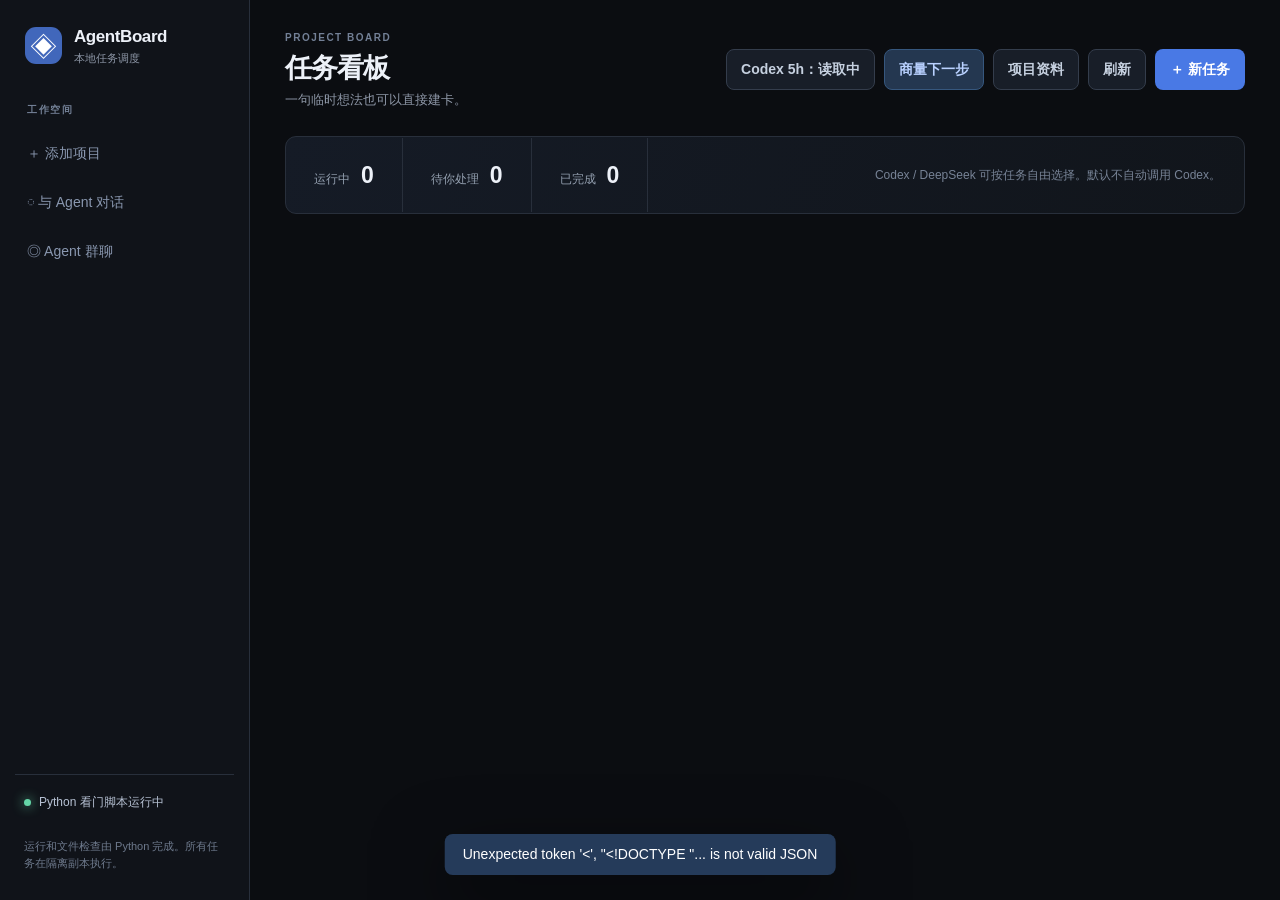
==== static/index.html @ aa24b3e4 "Release AgentBoard: local planning, delegation and evidence-based review" ====
<!doctype html>
<html lang="zh-CN">
<head>
  <meta charset="utf-8">
  <meta name="viewport" content="width=device-width, initial-scale=1">
  <title>AgentBoard · 本地任务调度</title>
  <link rel="stylesheet" href="/static/style.css">
  <link rel="stylesheet" href="/static/mobile.css">
  <link rel="stylesheet" href="/static/layout.css">
  <link rel="stylesheet" href="/static/chat.css">
</head>
<body>
  <div class="shell">
    <aside class="sidebar">
      <div class="brand"><span class="brand-mark">◈</span><div><strong>AgentBoard</strong><small>本地任务调度</small></div></div>
      <div class="side-label">工作空间</div>
      <nav id="project-nav" class="project-nav"></nav>
      <button id="add-project" class="side-action">＋ 添加项目</button>
      <button id="open-chat" class="side-action">◌ 与 Agent 对话</button>
      <button id="open-group-chat" class="side-action">◎ Agent 群聊</button>
      <div class="sidebar-bottom">
        <div class="connection"><span class="pulse"></span> Python 看门脚本运行中</div>
        <div id="agent-status" class="agent-status"></div>
        <div class="tiny">运行和文件检查由 Python 完成。所有任务在隔离副本执行。</div>
      </div>
    </aside>
    <main class="main">
      <header class="topbar">
        <div><div class="eyebrow">PROJECT BOARD</div><h1 id="project-title">任务看板</h1><p id="project-subtitle">一句临时想法也可以直接建卡。</p></div>
        <div class="top-actions"><button id="budget-button" class="ghost" title="点击自动刷新用量">Codex 5h：读取中</button><button id="plan-next" class="soft">商量下一步</button><button id="project-context" class="ghost">项目资料</button><button id="refresh" class="ghost">刷新</button><button id="new-task" class="primary">＋ 新任务</button></div>
      </header>
      <section class="overview">
        <div class="overview-item"><span>运行中</span><strong id="metric-running">0</strong></div>
        <div class="overview-item"><span>待你处理</span><strong id="metric-review">0</strong></div>
        <div class="overview-item"><span>已完成</span><strong id="metric-done">0</strong></div>
        <div class="overview-note">Codex / DeepSeek 可按任务自由选择。默认不自动调用 Codex。</div>
      </section>
      <section id="board" class="board" aria-label="任务看板"></section>
    </main>
  </div>

  <div id="shade" class="shade hidden"></div>
  <aside id="drawer" class="drawer hidden" aria-label="任务详情">
    <div class="drawer-head"><span class="eyebrow">TASK DETAILS</span><button id="close-drawer" class="icon-btn" aria-label="关闭">×</button></div>
    <div id="drawer-body"></div>
  </aside>

  <dialog id="task-dialog" class="dialog">
    <form id="task-form" method="dialog">
      <input type="hidden" name="discussion_id">
      <div class="dialog-head"><div><span class="eyebrow">TASK CARD</span><h2 id="task-dialog-title">创建任务卡</h2></div><button type="button" class="icon-btn close-dialog">×</button></div>
      <label>任务名称<input name="title" maxlength="120" required placeholder="例如：训练界面太乱，先调查原因"></label>
      <label>你想达到什么效果<textarea name="description" rows="5" required placeholder="用自己的话写就行；不确定怎么做也没关系。"></textarea></label>
      <div class="form-grid">
        <label>项目<select name="project_id" id="task-project"></select></label>
        <label>交给谁<select name="agent"><option value="deepseek">DeepSeek</option><option value="codex">Codex</option></select></label>
        <label>任务方式<select name="mode"><option value="explore">先调查，不改文件</option><option value="implement">开发，修改隔离副本</option></select></label>
        <label>最多运行几分钟<input name="limit_minutes" type="number" min="1" max="240" value="25"></label>
      </div>
      <label>允许修改的相对路径 <span class="hint">开发任务必填，一行一个；如 Assets/Scripts/UI/**</span><textarea name="allowed_paths" rows="3" placeholder="Assets/Scripts/UI/**"></textarea></label>
      <label>Python 验收规则 <span class="hint">可留空，一行一条；exists:路径 / absent:路径 / contains:路径 | 文字</span><textarea name="assertions" rows="3" placeholder="exists:Assets/Scripts/UI/TrainingPanel.cs"></textarea></label>
      <details class="detail-section"><summary>任务补充资料（自动继承项目资料，可留空）</summary><label>额外的本地文件或文件夹<textarea name="context_files" rows="3" placeholder="一行一个绝对路径，例如 D:\项目\Docs\开发日志.md"></textarea></label><label>额外的网址<textarea name="context_urls" rows="2" placeholder="一行一个 http/https 网址"></textarea></label></details>
      <label>前置任务 ID <span class="hint">可留空，多个用逗号分隔</span><input name="depends_on" placeholder="例如 abc123, def456"></label>
      <label class="checkline"><input name="auto_start" type="checkbox"> 前置任务完成后自动开始这张卡</label>
      <label class="checkline"><input name="fallback_to_deepseek" type="checkbox" checked> Codex 额度不足或读数过期时改派 DeepSeek</label>
      <div class="dialog-foot"><button type="button" class="ghost close-dialog">取消</button><button id="task-submit" type="submit" class="primary">创建任务</button></div>
    </form>
  </dialog>

  <dialog id="project-dialog" class="dialog compact">
    <form id="project-form" method="dialog">
      <div class="dialog-head"><div><span class="eyebrow">NEW PROJECT</span><h2>添加本地项目</h2></div><button type="button" class="icon-btn close-dialog">×</button></div>
      <label>项目名称<input name="name" required placeholder="例如：我的新游戏"></label>
      <label>项目目录<input name="path" required placeholder="D:\Projects\MyGame"></label>
      <label>需保护的目录 <span class="hint">一行一个，例如玩家存档目录</span><textarea name="protected_paths" rows="3"></textarea></label>
      <label>自动检查<select name="check"><option value="none">仅检查文件与保护路径</option><option value="python_compile">编译 Python 文件</option><option value="unity_compile">Unity 隔离副本批处理编译</option></select></label>
      <label>关联开发日志 / 本地资料<textarea name="context_files" rows="3" placeholder="文件或文件夹的绝对路径，一行一个"></textarea></label>
      <label>关联网页<textarea name="context_urls" rows="2" placeholder="http/https 网址，一行一个"></textarea></label>
      <div class="dialog-foot"><button type="button" class="ghost close-dialog">取消</button><button type="submit" class="primary">添加项目</button></div>
    </form>
  </dialog>
  <dialog id="context-dialog" class="dialog">
    <form id="context-form">
      <div class="dialog-head"><div><span class="eyebrow">PROJECT REFERENCES</span><h2>项目资料关联</h2></div><button type="button" class="icon-btn close-dialog" aria-label="关闭项目资料">×</button></div>
      <p id="context-project-title"></p><p class="hint">每次讨论和派工前重新读取。文件夹优先选取开发日志与交接资料；读取范围和截取情况会记录在快照中。</p>
      <label>当前项目源文件夹<input id="context-project-path" readonly></label>
      <label>关联日志、文件或文件夹<textarea name="context_files" id="context-local" rows="5" placeholder="例如 D:\我的项目\Docs\开发日志.md&#10;D:\我的项目\Docs"></textarea></label>
      <div class="reference-actions"><button type="button" class="ghost" data-pick="file">选择日志文件</button><button type="button" class="ghost" data-pick="directory">选择资料文件夹</button></div>
      <label>关联网页地址<textarea name="context_urls" rows="3" placeholder="http/https，一行一个。读取网页正文，不包含登录页面后的内容。"></textarea></label>
      <p class="hint">支持 md/txt/json/yaml 等文本资料。每轮最多24个本地文件，共约4.8万字；长文件保留开头与末尾，网页保留开头。</p>
      <button id="preview-context" type="button" class="soft">检查并预览读取内容</button>
      <pre id="context-preview" class="result-box hidden" role="status"></pre>
      <div class="dialog-foot"><button type="button" class="ghost close-dialog">取消</button><button id="save-context" type="submit" class="primary">保存关联</button></div>
    </form>
  </dialog>
  <dialog id="consensus-dialog" class="dialog">
    <form id="consensus-form"><div class="dialog-head"><h2>保存当前共识</h2><button type="button" class="icon-btn close-dialog" aria-label="关闭共识">×</button></div><p class="hint">确认目标、已选方案、待定问题及下一步。共识会随关联任务交给执行者。</p><textarea id="consensus-input" rows="12" maxlength="12000" aria-label="当前共识"></textarea><div class="dialog-foot"><button type="button" class="ghost close-dialog">取消</button><button type="submit" class="primary">保存共识</button></div></form>
  </dialog>
  <dialog id="chat-dialog" class="dialog chat-dialog">
    <div class="dialog-head"><div><span class="eyebrow">AGENT CHAT</span><h2>与 Agent 对话</h2></div><button type="button" class="icon-btn close-dialog" aria-label="关闭对话">×</button></div>
    <div class="chat-layout">
      <aside class="chat-sidebar">
      <details id="chat-settings" class="chat-settings" open>
        <summary>会话与设置 <span>展开 / 收起</span></summary>
        <div class="chat-settings-body">
        <div class="chat-project-label"><span class="eyebrow">当前项目</span><strong id="chat-project-name"></strong></div>
        <div class="chat-mode-controls"><label>聊天方式<select id="chat-mode" aria-label="聊天方式"><option value="single">单聊</option><option value="group">Agent 群聊</option></select></label><label>回复对象<select id="chat-agent" aria-label="对话执行者"><option value="all" hidden>发给全体</option><option value="deepseek">DeepSeek</option><option value="codex">Codex</option></select></label></div>
        <div id="group-chat-help" class="group-chat-help hidden">成员：DeepSeek · Codex。普通消息全体回复；<code>/codex</code> 或 <code>/deepseek</code> 仅指定AI回复。所有消息在房间内共享。</div>
        <div class="chat-focus-panel"><div><strong id="chat-focus-title"></strong><div class="hint">自动带入已关联日志、任务目标、依赖和进度，无需重新介绍。</div></div><button id="chat-start-plan" type="button" class="soft">帮我判断下一步</button></div>
        <label class="chat-task-label">关联任务<select id="chat-task" aria-label="关联任务"></select></label>
        <div class="chat-reference-actions"><button id="chat-organize" type="button" class="ghost">请 Agent 整理共识</button><button id="chat-consensus" type="button" class="ghost">查看 / 保存共识</button><span id="group-discussion-controls" class="group-discussion-controls hidden"><select id="group-rounds" aria-label="群聊讨论上限"><option value="1">最多1轮 / 2次回复</option><option value="2" selected>最多2轮 / 4次回复</option><option value="3">最多3轮 / 6次回复</option></select><button id="chat-discuss" type="button" class="soft">让他们讨论</button></span></div>
        <div id="chat-reference-status" class="hint"></div>
        <label id="chat-source-label" class="chat-source"><input id="chat-source" type="checkbox"> 附带项目源码快照（供只读查阅）</label>
        <div id="chat-context-note" class="hint">默认携带项目名称和任务概况。历史记录自动保存；每轮携带最近最多约4.2万字。每轮最多25分钟。</div>
        <button id="chat-to-task" class="soft" disabled>转成任务卡</button>
        <div class="chat-history-head"><span class="eyebrow">历史对话</span><button id="new-chat" class="ghost">＋ 新对话</button></div>
        <div id="chat-sessions"></div>
        </div>
      </details>
      </aside>
      <section class="chat-main">
        <div class="chat-reading-head"><strong>聊天记录</strong><span>Codex / DeepSeek</span></div>
        <div id="chat-messages" class="chat-messages" role="log" aria-label="对话记录"></div>
        <div id="chat-status" class="chat-status" role="status"></div>
        <form id="chat-form"><textarea id="chat-input" rows="3" maxlength="12000" placeholder="先聊想法、问问题，或一起整理下一张任务卡…" aria-label="发送给 Agent 的消息" required></textarea><div class="chat-compose-actions"><span class="hint">Ctrl / ⌘ + Enter 发送</span><button id="chat-stop" type="button" class="danger hidden">停止回复</button><button id="chat-send" type="submit" class="primary">发送</button></div></form>
      </section>
    </div>
  </dialog>
  <div id="toast" class="toast hidden" role="status"></div>
  <script src="/static/app.js"></script>
  <script src="/static/chat.js"></script>
  <script src="/static/context.js"></script>
</body>
</html>
---- static/style.css ----
:root{color-scheme:dark;--bg:#0b0d11;--panel:#11151b;--panel2:#171c24;--panel3:#202633;--line:#282f3b;--text:#edf1f8;--muted:#8d96a6;--blue:#6c9cff;--green:#65d6a8;--amber:#eac073;--red:#ef838d;--shadow:0 24px 70px #0008}
*{box-sizing:border-box}body{margin:0;font:14px/1.5 Inter,"Segoe UI","Microsoft YaHei",sans-serif;background:var(--bg);color:var(--text)}button,input,textarea,select{font:inherit}button{cursor:pointer}button:disabled{cursor:not-allowed;opacity:.48}.shell{display:flex;min-height:100vh}.sidebar{width:250px;flex:none;background:#101319;border-right:1px solid var(--line);display:flex;flex-direction:column;padding:24px 15px}.brand{display:flex;gap:12px;align-items:center;padding:0 10px 28px}.brand-mark{display:grid;place-items:center;width:37px;height:37px;border-radius:11px;background:#4167bb;color:white;font-size:27px}.brand strong{display:block;font-size:17px;letter-spacing:-.025em}.brand small{display:block;font-size:11px;color:var(--muted)}.side-label,.eyebrow{color:#738096;text-transform:uppercase;letter-spacing:.15em;font-weight:750;font-size:10px}.side-label{padding:8px 12px}.project-nav{display:grid;gap:4px}.project-link,.side-action{width:100%;text-align:left;background:transparent;border:0;color:#aab3c2;padding:10px 12px;border-radius:9px}.project-link:hover,.side-action:hover{background:#1b2230;color:#fff}.project-link.active{background:#1e2a40;color:#fff}.project-link:before{content:"▦";margin-right:11px;color:#9ca9c0}.side-action{margin-top:8px;color:#8997af}.sidebar-bottom{margin-top:auto;padding:18px 9px 5px;border-top:1px solid var(--line)}.connection{font-size:12px;color:#b7c2d4;display:flex;align-items:center;gap:8px}.pulse{width:7px;height:7px;border-radius:50%;background:var(--green);box-shadow:0 0 12px var(--green)}.agent-status{display:flex;gap:6px;margin-top:13px;flex-wrap:wrap}.mini-badge{border:1px solid var(--line);background:#161b23;color:var(--muted);padding:3px 7px;border-radius:6px;font-size:11px}.mini-badge.ok{color:var(--green)}.tiny{margin-top:14px;color:#6e7a8d;font-size:11px}.main{min-width:0;flex:1;padding:30px 35px 50px}.topbar{display:flex;justify-content:space-between;gap:20px;align-items:center}.topbar h1{margin:3px 0 1px;font-size:27px;letter-spacing:-.035em}.topbar p{margin:0;color:var(--muted);font-size:13px}.top-actions{display:flex;gap:9px}.primary,.ghost,.danger,.soft{border-radius:8px;padding:9px 14px;border:1px solid transparent;color:#fff;font-weight:650}.primary{background:#4979e5}.primary:hover{background:#5c8bfa}.ghost{background:#181e28;border-color:#343d4c;color:#c5d0df}.ghost:hover{background:#232c39}.danger{background:#542b35;border-color:#885060;color:#ffc6cb}.soft{background:#243750;color:#b9d1ff;border-color:#36577e}.overview{display:flex;align-items:center;gap:0;background:linear-gradient(110deg,#151b26,#11151b);border:1px solid var(--line);border-radius:11px;margin:27px 0 27px;min-height:78px}.overview-item{display:flex;align-items:baseline;gap:11px;padding:20px 28px;border-right:1px solid var(--line)}.overview-item span{color:#94a0b0;font-size:12px}.overview-item strong{font-size:23px}.overview-note{color:#778396;margin-left:auto;padding:0 23px;font-size:12px}.board{display:grid;grid-template-columns:repeat(5,minmax(210px,1fr));gap:15px;align-items:start;overflow-x:auto}.column{min-width:210px;background:#11151b;border:1px solid #202631;border-radius:11px;min-height:370px;padding:11px}.column-head{display:flex;align-items:center;gap:8px;padding:6px 5px 14px;color:#c7d1df;font-weight:700}.column-head .dot{width:8px;height:8px;border-radius:50%;background:#657386}.column-head .count{color:#7b8798;margin-left:auto;background:#202633;padding:0 7px;border-radius:5px;font-size:11px}.column[data-column=running] .dot{background:var(--blue)}.column[data-column=review] .dot{background:var(--amber)}.column[data-column=done] .dot{background:var(--green)}.column[data-column=blocked] .dot{background:var(--red)}.cards{display:grid;gap:9px}.card{width:100%;text-align:left;border:1px solid #29313f;background:#1a202a;border-radius:10px;padding:14px;box-shadow:0 2px 12px #0002;transition:transform .15s,border-color .15s}.card:hover{transform:translateY(-2px);border-color:#54617a}.card-top{display:flex;justify-content:space-between;gap:9px;color:#8e9bb0;font-size:11px}.agent-chip{border-radius:5px;padding:1px 6px;background:#263550;color:#acc7ff;font-size:10px;font-weight:700}.agent-chip.deepseek{background:#343049;color:#d4b9ff}.card-title{font-weight:700;color:#f0f4fb;font-size:14px;margin:11px 0 6px}.card-description{font-size:12px;color:#8895a7;line-height:1.5;display:-webkit-box;-webkit-line-clamp:2;-webkit-box-orient:vertical;overflow:hidden}.card-bottom{display:flex;justify-content:space-between;color:#758399;margin-top:16px;font-size:11px}.card-error{margin-top:10px;color:#f2a2a9;font-size:11px}.empty{padding:36px 10px;text-align:center;color:#566477;font-size:12px;border:1px dashed #28313e;border-radius:8px}.shade{position:fixed;inset:0;background:#0008;z-index:5}.drawer{position:fixed;z-index:6;right:0;top:0;height:100vh;width:min(510px,100vw);background:#141920;border-left:1px solid #303947;box-shadow:var(--shadow);overflow:auto;padding:24px 28px}.hidden{display:none!important}.drawer-head{display:flex;justify-content:space-between;align-items:center}.icon-btn{background:transparent;border:0;color:#929eaf;font-size:25px;line-height:1;padding:4px}.icon-btn:hover{color:#fff}.drawer h2{font-size:22px;line-height:1.35;margin:15px 0 9px}.detail-desc{white-space:pre-wrap;color:#b1bdcd;line-height:1.65}.detail-row{display:flex;justify-content:space-between;gap:12px;padding:10px 0;border-bottom:1px solid #29313e;font-size:12px}.detail-row span:first-child{color:#8490a1}.detail-section{margin-top:25px}.detail-section h3{font-size:12px;text-transform:uppercase;letter-spacing:.11em;color:#8b9ab0;margin:0 0 12px}.tag-list{display:flex;gap:5px;flex-wrap:wrap}.tag{font:11px/1.5 Consolas,monospace;background:#202a36;border:1px solid #354154;border-radius:5px;padding:3px 6px;color:#b8cbe2}.checks{display:grid;gap:7px}.check{background:#1c2430;border:1px solid #2b384a;border-radius:7px;padding:10px 12px;color:#b8c7d9;font-size:12px}.check.ok{border-color:#345b4c;color:#92dfbe}.check.bad{border-color:#75424b;color:#f4a4ad}.detail-actions{display:flex;flex-wrap:wrap;gap:8px;margin:25px 0}.result-box{white-space:pre-wrap;overflow:auto;max-height:300px;background:#0e1319;color:#bdc9d9;border:1px solid #303a48;border-radius:8px;padding:14px;font:12px/1.6 Consolas,"Microsoft YaHei",monospace}.warning{color:#eec789;background:#30291b;border:1px solid #5d5034;border-radius:7px;padding:10px 12px;font-size:12px;margin-top:14px}.error-box{color:#f1a7ae;background:#2c1c22;border:1px solid #70414b;border-radius:7px;padding:10px 12px;font-size:12px;margin-top:14px}.dialog{width:min(650px,calc(100vw - 30px));max-height:calc(100vh - 40px);overflow:auto;border:1px solid #384455;border-radius:13px;padding:25px;background:#181e27;color:var(--text);box-shadow:var(--shadow)}.dialog::backdrop{background:#05070ac9}.dialog.compact{width:min(490px,calc(100vw - 30px))}.dialog-head{display:flex;justify-content:space-between;align-items:start}.dialog h2{font-size:22px;margin:2px 0 14px}.dialog label{display:block;font-size:12px;color:#bac6d5;font-weight:650;margin-top:15px}.dialog input:not([type=checkbox]),.dialog textarea,.dialog select{display:block;width:100%;background:#0f141b;color:#eef2f8;border:1px solid #384353;border-radius:7px;padding:10px 11px;margin-top:7px;outline:0}.dialog input:focus,.dialog textarea:focus,.dialog select:focus{border-color:#6695f1}.form-grid{display:grid;grid-template-columns:1fr 1fr;gap:0 13px}.hint{color:#79869a;font-size:11px;font-weight:400}.dialog label.checkline{display:flex;align-items:center;gap:9px;color:#a6b3c5}.dialog-foot{display:flex;justify-content:flex-end;gap:9px;margin-top:22px}.toast{position:fixed;bottom:25px;left:50%;transform:translateX(-50%);z-index:10;background:#253b5a;color:white;padding:10px 18px;border-radius:8px;box-shadow:var(--shadow)}@media(max-width:1100px){.board{grid-template-columns:repeat(5,240px)}.overview-note{display:none}}@media(max-width:720px){.sidebar{width:70px;padding:20px 8px}.brand{padding:0 4px 25px}.brand div,.side-label,.project-link,.side-action,.sidebar-bottom{font-size:0}.brand-mark{flex:none}.project-link{height:38px;padding:8px}.project-link:before{font-size:18px}.side-action:before{content:"＋";font-size:23px}.main{padding:21px 15px}.topbar h1{font-size:21px}.overview-item{padding:15px}.overview-item span{display:none}.form-grid{grid-template-columns:1fr}}
.board{grid-template-columns:repeat(6,minmax(210px,1fr))}.column[data-column=decision] .dot{background:#b383f2}.decision-panel{margin-top:20px;padding:16px;border:1px solid #6c548d;background:#241d30;border-radius:9px}.decision-panel h3{margin:0 0 9px;color:#d7b7ff}.decision-panel p{color:#e3d8ed}.decision-options{display:flex;gap:6px;flex-wrap:wrap;margin-bottom:10px}.decision-panel textarea{display:block;width:100%;background:#121018;color:#fff;border:1px solid #72598e;border-radius:7px;padding:9px;margin:9px 0}.change-list{display:flex;flex-wrap:wrap;gap:6px}.change-button{cursor:pointer}.change-button:hover{background:#345071}.result-box{overflow-wrap:anywhere}@media(max-width:1200px){.board{grid-template-columns:repeat(6,240px)}}
---- static/mobile.css ----
@media (max-width:720px) {
  .sidebar { width:50px; padding:16px 4px; }
  .brand { padding:0 3px 22px; }
  .brand div { display:none; }
  .brand-mark { width:35px; height:35px; }
  .sidebar-bottom { display:none; }
  .project-link { padding:8px 5px; }
  .project-link::before { margin-right:0; }
  .side-action { padding:8px 5px; }
  .main { padding:17px 12px; }
  .topbar { display:block; }
  .topbar h1 { font-size:22px; margin:5px 0; }
  .topbar p { font-size:11px; }
  .top-actions { margin-top:14px; }
  .top-actions { flex-wrap:wrap; }
  .top-actions button { padding:7px 10px; font-size:11px; }
  #budget-button { flex-basis:100%; text-align:left; }
  .overview { margin:18px 0; min-height:58px; }
  .overview-item { padding:10px 15px; }
  .overview-item strong { font-size:19px; }
  .board { grid-template-columns:repeat(6, minmax(205px,1fr)); gap:9px; }
  .column { min-width:205px; }
  .drawer { padding:19px; }
}
.budget-help { color:#95a3b6; font-size:12px; line-height:1.6; }
.image-grid { display:grid; gap:12px; }
.image-grid figure { margin:0; border:1px solid #344153; border-radius:8px; overflow:hidden; background:#0d1118; }
.image-grid img { width:100%; height:auto; display:block; }
.image-grid figcaption { color:#8797ab; font-size:10px; padding:7px 9px; overflow-wrap:anywhere; }
---- static/layout.css ----
/* Keep grid items within their tracks, including long task titles and file paths. */
.board{width:100%;max-width:100%;padding-bottom:10px}
.column{min-width:0;overflow:hidden}
.cards{min-width:0;grid-template-columns:minmax(0,1fr)}
.card{min-width:0;max-width:100%;overflow:hidden}
.card-title,.card-description,.card-error{overflow-wrap:anywhere;word-break:break-word}
.card-top,.card-bottom{min-width:0;flex-wrap:wrap}
.card-top>span:first-child{min-width:0;overflow-wrap:anywhere}
.agent-chip{flex-shrink:0;max-width:100%}
.project-link{overflow-wrap:anywhere}
.topbar,.top-actions{flex-wrap:wrap}
.top-actions{max-width:100%;align-items:center}
.detail-desc,.detail-row strong,.tag{overflow-wrap:anywhere;min-width:0}
.reference-actions,.chat-reference-actions{display:flex;gap:7px;flex-wrap:wrap;margin:9px 0}
.reference-actions button,.chat-reference-actions button{font-size:11px;padding:6px 9px}
.chat-dialog .chat-task-label{display:flex;align-items:center;gap:8px;margin:9px 0 0;font-size:11px}
.chat-dialog #chat-task{flex:1;min-width:0;width:auto;margin:0;padding:6px;font-size:11px}
#chat-reference-status{margin-bottom:5px;overflow-wrap:anywhere;max-height:42px;overflow:auto}
#context-project-title{overflow-wrap:anywhere;color:#b7d1f7}
#context-project-path{font-size:11px;color:#95a8be}
.chat-focus-panel{display:flex;align-items:center;justify-content:space-between;gap:10px;padding:9px 11px;margin-top:9px;border:1px solid #345274;background:#19293e;border-radius:8px}
.chat-focus-panel>div{min-width:0}.chat-focus-panel strong{display:block;font-size:12px;overflow-wrap:anywhere}.chat-focus-panel .hint{font-size:10px;margin-top:3px}
.chat-focus-panel button{flex-shrink:0;font-size:11px;padding:7px 9px}
.chat-main{overflow-y:auto;scrollbar-width:thin}
.group-chat-help{color:#9bb4d7;font-size:11px;line-height:1.6;margin-top:7px;padding:6px 9px;background:#152235;border:1px solid #2a405c;border-radius:7px}
.group-chat-help code{color:#d3c2ff}.group-discussion-controls{display:inline-flex;gap:5px;align-items:center;flex-wrap:wrap}
.chat-dialog #group-rounds{width:auto;margin:0;padding:5px;font-size:10px}
.chat-audience{font-weight:400;color:#9faec2;margin-left:8px}.chat-message.from-codex{border-left:3px solid #79a9ff}.chat-message.from-deepseek{border-left:3px solid #b096e3}
.chat-message.system{font-size:11px;background:#30291d;border-color:#6e5831;color:#e3c78c}
@media(max-height:800px){#chat-context-note{display:none}.chat-messages{min-height:85px;margin:8px 0}.chat-dialog #chat-input{min-height:54px;height:54px}.chat-reference-actions{margin:5px 0}.chat-focus-panel{padding:7px 9px}}
@media(max-width:720px){.chat-focus-panel{flex-wrap:wrap;gap:5px;padding:7px}.chat-focus-panel button{padding:5px 8px}}
@media(max-width:720px){.chat-reference-actions{margin:5px 0}.chat-dialog{height:calc(100dvh - 20px)}.chat-messages{min-height:90px}.chat-main>.hint{font-size:10px}.chat-compose-actions{flex-wrap:wrap}}
---- static/chat.css ----
/* Conversation workspace: controls on the left, reading and composing on the right. */
.chat-dialog{width:calc(100vw - 24px);max-width:none;height:calc(100dvh - 24px);max-height:calc(100dvh - 24px);padding:16px;overflow:hidden}
.chat-dialog[open]{display:flex;flex-direction:column}
.chat-dialog>.dialog-head{flex:none;align-items:center;margin-bottom:12px}
.chat-dialog>.dialog-head h2{font-size:21px;margin:2px 0 0}
.chat-layout{display:grid;grid-template-columns:clamp(270px,26vw,380px) minmax(0,1fr);gap:18px;min-height:0;flex:1}
.chat-sidebar{display:block;min-width:0;min-height:0;max-height:none;border-right:1px solid #303a48;padding-right:14px;overflow:hidden}
.chat-settings{height:100%;overflow:auto;scrollbar-width:thin}
.chat-settings>summary{display:none}
.chat-settings-body{display:flex;flex-direction:column;gap:10px;padding:0 4px 14px 0;min-width:0}
.chat-project-label strong{display:block;font-size:16px;margin-top:3px;overflow-wrap:anywhere}
.chat-mode-controls{display:grid;grid-template-columns:1fr 1fr;gap:8px;min-width:0}
.chat-dialog .chat-mode-controls label{margin:0;font-size:11px;min-width:0}
.chat-dialog .chat-mode-controls select{margin-top:5px;padding:7px;min-width:0}
.chat-dialog .chat-focus-panel{display:flex;flex-direction:column;align-items:stretch;gap:8px;margin:0;padding:10px}
.chat-focus-panel strong{font-size:12px}.chat-focus-panel button{width:100%}
.chat-dialog .chat-task-label{display:block;margin:0;font-size:11px}
.chat-dialog #chat-task{display:block;width:100%;margin-top:5px;padding:7px}
.chat-dialog .chat-reference-actions{margin:0;gap:7px;display:grid;grid-template-columns:1fr 1fr}
.chat-reference-actions button{font-size:11px;padding:7px}
.group-discussion-controls{grid-column:1/-1;display:flex;gap:7px;align-items:center;min-width:0}
.chat-dialog #group-rounds{flex:1;min-width:0;width:auto;margin:0;padding:7px;font-size:11px}
.group-chat-help{margin:0;font-size:11px;line-height:1.7;padding:8px}
.chat-dialog label.chat-source{display:flex;align-items:center;gap:7px;margin:0;font-size:11px;font-weight:400}
.chat-source input{margin:0}
#chat-context-note{display:block;font-size:10px;line-height:1.65}
#chat-reference-status{max-height:none;margin:0;font-size:10px;line-height:1.6}
.chat-history-head{display:flex;align-items:center;justify-content:space-between;gap:8px;border-top:1px solid #303a48;padding-top:12px;margin-top:2px}
.chat-history-head button{padding:6px 9px;font-size:11px}
#chat-sessions{display:grid;gap:5px}
.chat-session{display:block;width:100%;min-width:0;text-align:left;border:1px solid transparent;background:transparent;color:#bfcbdc;padding:10px;border-radius:8px;margin:0}
.chat-session:hover,.chat-session.active{background:#24344d;border-color:#3a5276}
.chat-session strong{display:block;font-size:12px;overflow:hidden;text-overflow:ellipsis;white-space:nowrap}
.chat-session small{display:block;color:#8d9db4;margin-top:5px;font-size:10px}
.chat-main{display:flex;flex-direction:column;min-height:0;min-width:0;overflow:hidden;gap:9px}
.chat-reading-head{display:flex;align-items:center;justify-content:space-between;gap:8px;flex:none;padding:0 2px 3px}
.chat-reading-head strong{font-size:14px}.chat-reading-head span{font-size:11px;color:#7e91ac}
.chat-messages{flex:1 1 0;min-height:0;overflow:auto;margin:0;padding:12px;background:#0f141c;border:1px solid #293445;border-radius:10px;scrollbar-width:thin}
.chat-message{padding:14px 17px;margin:10px 2px;border:1px solid #303e50;background:#192332;border-radius:10px;white-space:pre-wrap;overflow-wrap:anywhere;font-size:14px;line-height:1.8}
.chat-message.user{margin-left:42px;background:#263a57;border-color:#385a85}.chat-message.assistant{margin-right:24px}
.chat-message-label{font-size:11px;font-weight:700;color:#8caed7;margin-bottom:7px}
.chat-empty{display:grid;place-content:center;min-height:100%;margin:0;text-align:center;color:#a9bbd4;font-size:15px}
.chat-empty small{display:block;color:#728399;margin-top:9px;font-size:12px}
.chat-status{flex:none;font-size:12px;color:#a1bbdf;min-height:0;overflow-wrap:anywhere}.chat-status:empty{display:none}.chat-error{color:#ffb3bc}
#chat-form{flex:none;min-width:0}
.chat-dialog #chat-input{display:block;width:100%;margin:0 0 9px;resize:vertical;height:88px;min-height:64px;max-height:25dvh;padding:12px;font-size:14px}
.chat-compose-actions{display:flex;align-items:center;justify-content:flex-end;gap:8px;flex-wrap:wrap}.chat-compose-actions .hint{display:block;margin-right:auto;font-size:11px}
@media(min-width:761px) and (max-height:800px){.chat-dialog #chat-input{height:72px}.chat-dialog>.dialog-head{margin-bottom:9px}}
@media(max-width:760px){
  .chat-dialog{width:calc(100vw - 12px);height:calc(100dvh - 12px);max-height:calc(100dvh - 12px);padding:12px}
  .chat-dialog>.dialog-head{margin-bottom:8px}.chat-dialog>.dialog-head h2{font-size:18px}
  .chat-layout{grid-template-columns:minmax(0,1fr);grid-template-rows:auto minmax(0,1fr);gap:9px}
  .chat-sidebar{border:0;padding:0;overflow:visible;max-height:none}
  .chat-settings{height:auto;overflow:visible;background:#121b29;border:1px solid #2b3e58;border-radius:8px}
  .chat-settings>summary{display:flex;align-items:center;justify-content:space-between;padding:10px;color:#c3d2e5;font-size:12px;cursor:pointer}
  .chat-settings>summary span{font-size:10px;color:#8296b0}
  .chat-settings-body{padding:10px;max-height:36dvh;overflow:auto;border-top:1px solid #2b3e58}
  .chat-reading-head{padding:0}.chat-reading-head span{font-size:10px}
  .chat-messages{min-height:0;padding:8px}.chat-message{padding:11px;font-size:13px;line-height:1.7}
  .chat-message.user{margin-left:15px}.chat-message.assistant{margin-right:10px}
  .chat-dialog #chat-input{height:70px;min-height:54px}.chat-compose-actions .hint{font-size:10px}
}
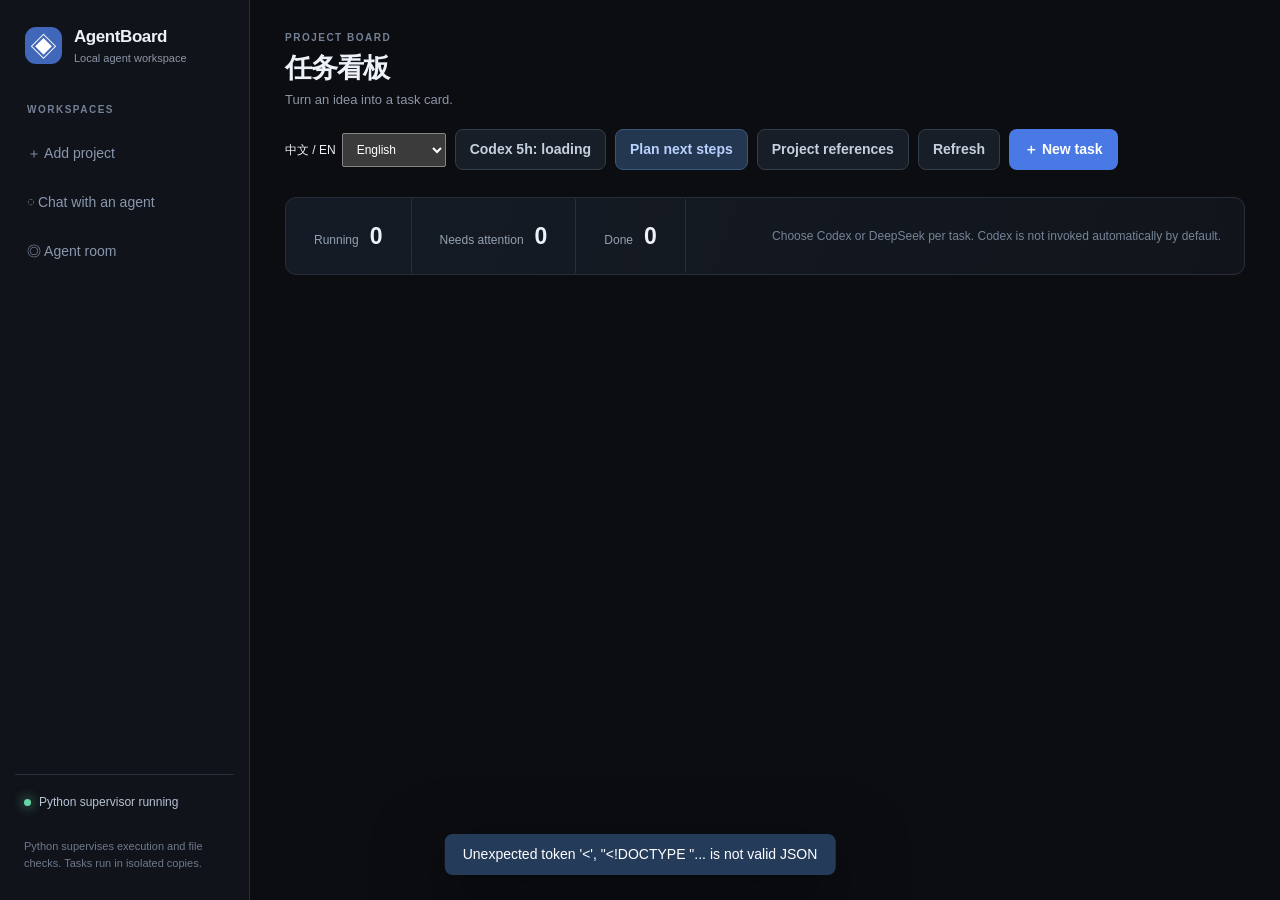
==== commit 63143b01: "Add persistent Chinese and English interface switching" ====
--- a/static/index.html
+++ b/static/index.html
@@ -27,7 +27,7 @@
     <main class="main">
       <header class="topbar">
         <div><div class="eyebrow">PROJECT BOARD</div><h1 id="project-title">任务看板</h1><p id="project-subtitle">一句临时想法也可以直接建卡。</p></div>
-        <div class="top-actions"><button id="budget-button" class="ghost" title="点击自动刷新用量">Codex 5h：读取中</button><button id="plan-next" class="soft">商量下一步</button><button id="project-context" class="ghost">项目资料</button><button id="refresh" class="ghost">刷新</button><button id="new-task" class="primary">＋ 新任务</button></div>
+        <div class="top-actions"><label class="language-control"><span>中文 / EN</span><select id="language-select" aria-label="Language / 界面语言"><option value="zh-CN">简体中文</option><option value="en">English</option></select></label><button id="budget-button" class="ghost" title="点击自动刷新用量">Codex 5h：读取中</button><button id="plan-next" class="soft">商量下一步</button><button id="project-context" class="ghost">项目资料</button><button id="refresh" class="ghost">刷新</button><button id="new-task" class="primary">＋ 新任务</button></div>
       </header>
       <section class="overview">
         <div class="overview-item"><span>运行中</span><strong id="metric-running">0</strong></div>
@@ -127,6 +127,7 @@
     </div>
   </dialog>
   <div id="toast" class="toast hidden" role="status"></div>
+  <script src="/static/i18n.js"></script>
   <script src="/static/app.js"></script>
   <script src="/static/chat.js"></script>
   <script src="/static/context.js"></script>
--- a/static/layout.css
+++ b/static/layout.css
@@ -30,3 +30,7 @@
 @media(max-height:800px){#chat-context-note{display:none}.chat-messages{min-height:85px;margin:8px 0}.chat-dialog #chat-input{min-height:54px;height:54px}.chat-reference-actions{margin:5px 0}.chat-focus-panel{padding:7px 9px}}
 @media(max-width:720px){.chat-focus-panel{flex-wrap:wrap;gap:5px;padding:7px}.chat-focus-panel button{padding:5px 8px}}
 @media(max-width:720px){.chat-reference-actions{margin:5px 0}.chat-dialog{height:calc(100dvh - 20px)}.chat-messages{min-height:90px}.chat-main>.hint{font-size:10px}.chat-compose-actions{flex-wrap:wrap}}
+
+.language-control{display:flex;align-items:center;gap:6px;margin:0;font-size:12px;white-space:nowrap}.language-control select{width:auto;min-width:104px;padding:8px 10px;margin:0}
+
+.dialog-head{gap:10px;flex-wrap:wrap}.dialog-head>.language-control{margin-left:auto}@media(max-width:520px){.dialog-head .language-control>span{display:none}.dialog-head .language-control select{min-width:88px;padding:6px}}
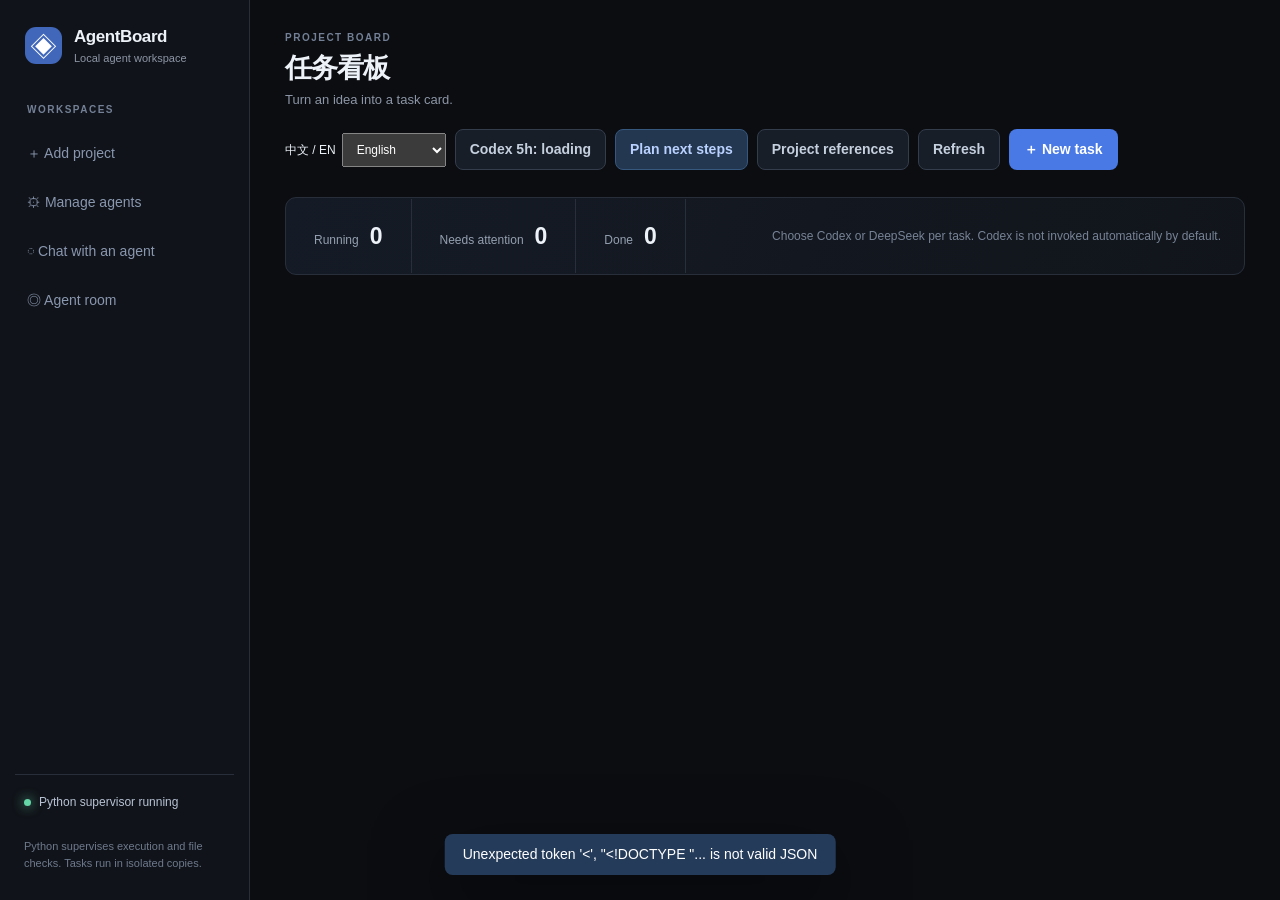
==== commit 6e12dadf: "Add configurable agent adapters and account-free simulation workflows" ====
--- a/static/index.html
+++ b/static/index.html
@@ -16,6 +16,7 @@
       <div class="side-label">工作空间</div>
       <nav id="project-nav" class="project-nav"></nav>
       <button id="add-project" class="side-action">＋ 添加项目</button>
+      <button id="manage-agents" class="side-action">⚙ Agent 管理</button>
       <button id="open-chat" class="side-action">◌ 与 Agent 对话</button>
       <button id="open-group-chat" class="side-action">◎ Agent 群聊</button>
       <div class="sidebar-bottom">
@@ -105,6 +106,7 @@
         <div class="chat-settings-body">
         <div class="chat-project-label"><span class="eyebrow">当前项目</span><strong id="chat-project-name"></strong></div>
         <div class="chat-mode-controls"><label>聊天方式<select id="chat-mode" aria-label="聊天方式"><option value="single">单聊</option><option value="group">Agent 群聊</option></select></label><label>回复对象<select id="chat-agent" aria-label="对话执行者"><option value="all" hidden>发给全体</option><option value="deepseek">DeepSeek</option><option value="codex">Codex</option></select></label></div>
+        <fieldset id="chat-room-members" class="hidden"></fieldset>
         <div id="group-chat-help" class="group-chat-help hidden">成员：DeepSeek · Codex。普通消息全体回复；<code>/codex</code> 或 <code>/deepseek</code> 仅指定AI回复。所有消息在房间内共享。</div>
         <div class="chat-focus-panel"><div><strong id="chat-focus-title"></strong><div class="hint">自动带入已关联日志、任务目标、依赖和进度，无需重新介绍。</div></div><button id="chat-start-plan" type="button" class="soft">帮我判断下一步</button></div>
         <label class="chat-task-label">关联任务<select id="chat-task" aria-label="关联任务"></select></label>
@@ -119,17 +121,44 @@
       </details>
       </aside>
       <section class="chat-main">
-        <div class="chat-reading-head"><strong>聊天记录</strong><span>Codex / DeepSeek</span></div>
+        <div class="chat-reading-head"><strong>聊天记录</strong><span>AgentBoard</span></div>
         <div id="chat-messages" class="chat-messages" role="log" aria-label="对话记录"></div>
         <div id="chat-status" class="chat-status" role="status"></div>
         <form id="chat-form"><textarea id="chat-input" rows="3" maxlength="12000" placeholder="先聊想法、问问题，或一起整理下一张任务卡…" aria-label="发送给 Agent 的消息" required></textarea><div class="chat-compose-actions"><span class="hint">Ctrl / ⌘ + Enter 发送</span><button id="chat-stop" type="button" class="danger hidden">停止回复</button><button id="chat-send" type="submit" class="primary">发送</button></div></form>
       </section>
     </div>
   </dialog>
+
+  <dialog id="agents-dialog" class="dialog">
+    <div class="dialog-head"><h2>Agent 管理</h2><button type="button" class="icon-btn close-dialog" aria-label="关闭">×</button></div>
+    <p class="hint">无需新账号即可添加本地模拟Agent。检查配置不调用模型，也不代表账号登录或服务连接成功。</p>
+    <div id="agent-list"></div><p id="agent-check-result" role="status"></p>
+    <form id="agent-form">
+      <h3>添加 / 编辑 Agent</h3>
+      <label>Agent ID<input name="id" required pattern="[a-z][a-z0-9_-]{1,31}" placeholder="local-helper"></label>
+      <label>显示名称<input name="name" required maxlength="60"></label>
+      <label>接入类型<select name="kind"><option value="mock">本地模拟（无需账号）</option><option value="cli">命令行程序</option><option value="api">兼容 Chat Completions API</option></select></label>
+      <div id="agent-cli-fields" class="hidden">
+        <label>可执行程序<input name="executable" placeholder="C:\Tools\agent.exe"></label>
+        <label>参数 JSON 数组<textarea name="args" rows="3">[]</textarea></label>
+        <p class="hint">提示词通过标准输入传入，纯文本结果从标准输出读取。参数可用 {workspace}、{answer_file}。程序在隔离副本运行；权限边界仍取决于执行器本身。</p>
+        <label class="checkline"><input type="checkbox" name="can_implement">允许该命令行Agent执行开发任务</label>
+      </div>
+      <div id="agent-api-fields" class="hidden">
+        <label>完整接口地址<input name="endpoint" placeholder="https://provider.example/v1/chat/completions"></label>
+        <label>模型名称<input name="model"></label>
+        <label>密钥环境变量名<input name="key_env" placeholder="MY_AGENT_API_KEY"></label>
+        <p class="hint">只填写变量名，不填写密钥。API模式仅支持讨论和只读调查；发送时会把关联项目上下文提交到你配置的服务，可能产生费用。</p>
+      </div>
+      <label class="checkline"><input type="checkbox" name="enabled" checked>启用Agent</label>
+      <div class="dialog-foot"><button type="button" id="agent-new" class="ghost">清空表单</button><button type="submit" class="primary">保存Agent</button></div>
+    </form>
+  </dialog>
   <div id="toast" class="toast hidden" role="status"></div>
   <script src="/static/i18n.js"></script>
   <script src="/static/app.js"></script>
   <script src="/static/chat.js"></script>
   <script src="/static/context.js"></script>
+  <script src="/static/agents.js"></script>
 </body>
 </html>
--- a/static/layout.css
+++ b/static/layout.css
@@ -34,3 +34,5 @@
 .language-control{display:flex;align-items:center;gap:6px;margin:0;font-size:12px;white-space:nowrap}.language-control select{width:auto;min-width:104px;padding:8px 10px;margin:0}
 
 .dialog-head{gap:10px;flex-wrap:wrap}.dialog-head>.language-control{margin-left:auto}@media(max-width:520px){.dialog-head .language-control>span{display:none}.dialog-head .language-control select{min-width:88px;padding:6px}}
+
+.agent-setting{border:1px solid #354354;border-radius:10px;padding:12px;margin:10px 0;overflow-wrap:anywhere}.agent-setting p{font-size:12px;color:#9aabc1}#chat-room-members{border:1px solid #354354;border-radius:8px;padding:8px}#chat-room-members label{margin:5px 0;font-size:12px}
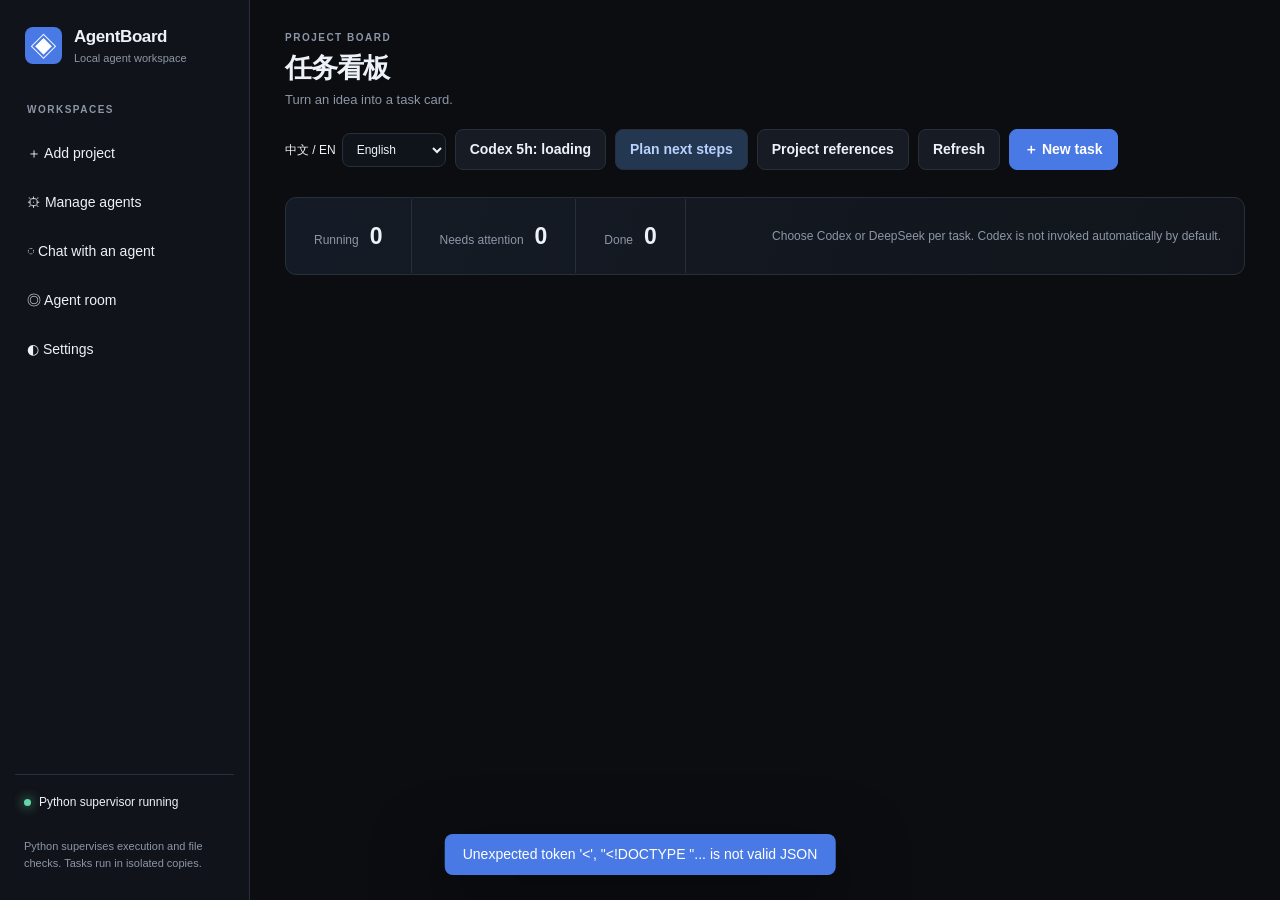
==== commit 67c9859c: "Add local appearance preferences with three original theme studies" ====
--- a/static/index.html
+++ b/static/index.html
@@ -8,6 +8,8 @@
   <link rel="stylesheet" href="/static/mobile.css">
   <link rel="stylesheet" href="/static/layout.css">
   <link rel="stylesheet" href="/static/chat.css">
+  <link rel="stylesheet" href="/static/themes.css">
+  <script src="/static/appearance.js"></script>
 </head>
 <body>
   <div class="shell">
@@ -19,6 +21,7 @@
       <button id="manage-agents" class="side-action">⚙ Agent 管理</button>
       <button id="open-chat" class="side-action">◌ 与 Agent 对话</button>
       <button id="open-group-chat" class="side-action">◎ Agent 群聊</button>
+      <button id="open-settings" class="side-action">◐ 设置</button>
       <div class="sidebar-bottom">
         <div class="connection"><span class="pulse"></span> Python 看门脚本运行中</div>
         <div id="agent-status" class="agent-status"></div>
@@ -154,6 +157,14 @@
       <div class="dialog-foot"><button type="button" id="agent-new" class="ghost">清空表单</button><button type="submit" class="primary">保存Agent</button></div>
     </form>
   </dialog>
+  <dialog id="appearance-dialog" class="dialog appearance-dialog" aria-labelledby="settings-title">
+    <div class="dialog-head"><h2 id="settings-title">设置</h2><button type="button" class="icon-btn close-dialog" aria-label="关闭设置">×</button></div>
+    <div class="appearance-layout"><nav class="settings-nav" aria-label="设置分类"><span>PERSONAL WORKSPACE</span><strong>◐ 外观</strong></nav>
+    <section class="appearance-content" aria-labelledby="appearance-heading"><div class="appearance-intro"><div><h3 id="appearance-heading">给专注，一点个性。</h3><p>三种视觉语言，同一个工作空间。选择后即时应用，仅保存在本机浏览器。</p></div><span class="appearance-edition">APPEARANCE / 01—03</span></div>
+    <div class="theme-options" role="group" aria-label="选择外观主题"><label class="theme-option"><input type="radio" name="appearance-theme" value="graphite"><span class="theme-art theme-art-graphite" aria-hidden="true"><span class="art-kicker">01 / FORM & SPACE</span><span class="art-wordmark">Less, clear.</span><span class="art-window"><span class="art-rail"><i></i><i></i><i></i></span><span class="art-canvas"><span class="art-toolbar"><b></b><i></i></span><span class="art-columns"><i></i><i></i><i></i></span></span></span></span><span class="theme-caption"><span class="theme-number">STUDY 01</span><span class="theme-name">静灰 · 极简</span><span class="theme-note">冷灰留白，细线秩序。轻盈、清晰、专注。</span><span class="theme-swatches" aria-hidden="true"><i style="--swatch:#f4f5f6"></i><i style="--swatch:#cdd3da"></i><i style="--swatch:#303a45"></i></span></span></label><label class="theme-option"><input type="radio" name="appearance-theme" value="construct"><span class="theme-art theme-art-construct" aria-hidden="true"><span class="art-kicker">02 / GRID & RHYTHM</span><span class="art-wordmark">Structure.</span><span class="art-window"><span class="art-rail"><i></i><i></i><i></i></span><span class="art-canvas"><span class="art-toolbar"><b></b><i></i></span><span class="art-columns"><i></i><i></i><i></i></span></span></span></span><span class="theme-caption"><span class="theme-number">STUDY 02</span><span class="theme-name">构成 · 酒红</span><span class="theme-note">米白与酒红。几何、节奏、纸感。</span><span class="theme-swatches" aria-hidden="true"><i style="--swatch:#eee8dc"></i><i style="--swatch:#812d3c"></i><i style="--swatch:#302824"></i></span></span></label><label class="theme-option"><input type="radio" name="appearance-theme" value="obsidian"><span class="theme-art theme-art-obsidian" aria-hidden="true"><span class="art-kicker">03 / SHADOW & STEEL</span><span class="art-wordmark">Quiet power.</span><span class="art-window"><span class="art-rail"><i></i><i></i><i></i></span><span class="art-canvas"><span class="art-toolbar"><b></b><i></i></span><span class="art-columns"><i></i><i></i><i></i></span></span></span></span><span class="theme-caption"><span class="theme-number">STUDY 03</span><span class="theme-name">黑曜 · 金属</span><span class="theme-note">深黑分层，钢色高光。沉静而有力量。</span><span class="theme-swatches" aria-hidden="true"><i style="--swatch:#090b0e"></i><i style="--swatch:#485463"></i><i style="--swatch:#a53c50"></i></span></span></label></div>
+    <div class="appearance-footer"><div class="appearance-status" role="status"><strong id="appearance-current"></strong><span>自动记住选择 · 不改变项目内容 · 不调用模型</span></div><button type="button" id="appearance-reset" class="ghost">恢复原始深色</button></div>
+    </section></div>
+  </dialog>
   <div id="toast" class="toast hidden" role="status"></div>
   <script src="/static/i18n.js"></script>
   <script src="/static/app.js"></script>
--- a/static/themes.css
+++ b/static/themes.css
@@ -0,0 +1,188 @@
+/* Appearance is local chrome only. Shared semantic tokens keep status meaning intact. */
+:root{
+  --surface-side:#101319;--surface-column:#11151b;--surface-card:#1a202a;
+  --surface-input:#0f141b;--surface-dialog:#181e27;--surface-code:#0e1319;
+  --surface-hover:#232c39;--surface-selected:#1e2a40;--surface-message:#192332;
+  --surface-user:#263a57;--surface-soft:#243750;--accent:#4979e5;--accent-hover:#5c8bfa;
+  --accent-ink:#fff;--soft-ink:#b9d1ff;--danger-bg:#542b35;--danger-line:#885060;
+  --danger-ink:#ffc6cb;--warning-bg:#30291b;--warning-line:#5d5034;--warning-ink:#eec789;
+  --success-bg:#172b24;--success-line:#345b4c;--success-ink:#92dfbe;
+  --decision:#b383f2;--decision-bg:#241d30;--decision-line:#6c548d;--decision-ink:#d7b7ff;
+  --radius:11px;--radius-control:8px;--radius-card:10px;--card-shadow:0 2px 12px #0002;
+  --overview-fill:linear-gradient(110deg,#151b26,#11151b);--card-fill:var(--surface-card);
+  --sidebar-fill:var(--surface-side);--dialog-fill:var(--surface-dialog);
+}
+:root[data-theme="graphite"]{
+  color-scheme:light;--bg:#f4f5f6;--panel:#fff;--panel2:#f8f9fa;--panel3:#e9ecef;
+  --line:#d6dade;--text:#20262e;--muted:#56616e;--blue:#3e6f9d;--green:#23745b;
+  --amber:#8b611c;--red:#b13c4e;--shadow:0 24px 80px #20283226;
+  --surface-side:#eceff1;--surface-column:#eef1f3;--surface-card:#fff;--surface-input:#f8f9fa;
+  --surface-dialog:#fff;--surface-code:#f2f4f6;--surface-hover:#e3e7eb;--surface-selected:#dce2e7;
+  --surface-message:#f6f7f8;--surface-user:#e6edf3;--surface-soft:#e8edf1;
+  --accent:#303a45;--accent-hover:#465363;--accent-ink:#fff;--soft-ink:#354a60;
+  --danger-bg:#fae9ec;--danger-line:#d5a2ab;--danger-ink:#963246;
+  --warning-bg:#fbf2df;--warning-line:#d8bf86;--warning-ink:#74501c;
+  --success-bg:#e8f3ed;--success-line:#94b9a5;--success-ink:#245b43;
+  --decision:#775a91;--decision-bg:#f0ebf5;--decision-line:#bba8cb;--decision-ink:#684280;
+  --radius:14px;--radius-control:8px;--radius-card:11px;--card-shadow:0 3px 12px #29354408;
+  --overview-fill:#fafbfc;--card-fill:#fff;--sidebar-fill:#eceff1;--dialog-fill:#fff;
+}
+:root[data-theme="construct"]{
+  color-scheme:light;--bg:#eee8dc;--panel:#faf6ee;--panel2:#f4eee3;--panel3:#e5dccc;
+  --line:#c9bca7;--text:#302824;--muted:#604e42;--blue:#436a80;--green:#286c55;
+  --amber:#8a5b14;--red:#a03142;--shadow:0 24px 64px #38251c30;
+  --surface-side:#e4dacc;--surface-column:#e9e0d2;--surface-card:#faf6ee;--surface-input:#fffaf0;
+  --surface-dialog:#f7f1e6;--surface-code:#eae1d3;--surface-hover:#e0d2be;--surface-selected:#d8c6b4;
+  --surface-message:#f2eadd;--surface-user:#e7d7cd;--surface-soft:#e8d7d1;
+  --accent:#812d3c;--accent-hover:#9c3d4c;--accent-ink:#fff7e8;--soft-ink:#772c3a;
+  --danger-bg:#f1dadd;--danger-line:#b27b81;--danger-ink:#8c2937;
+  --warning-bg:#f2e4c5;--warning-line:#bb995f;--warning-ink:#78501d;
+  --success-bg:#e5ebd9;--success-line:#97aa7e;--success-ink:#3c5c37;
+  --decision:#795775;--decision-bg:#eadfe6;--decision-line:#ab8fa4;--decision-ink:#704365;
+  --radius:2px;--radius-control:2px;--radius-card:2px;--card-shadow:3px 3px 0 #3f2f2012;
+  --overview-fill:#f6f0e5;--card-fill:#faf6ee;--sidebar-fill:#e4dacc;--dialog-fill:#f7f1e6;
+}
+:root[data-theme="obsidian"]{
+  color-scheme:dark;--bg:#090b0e;--panel:#11161b;--panel2:#171d24;--panel3:#242c35;
+  --line:#39434d;--text:#e7ecf1;--muted:#a1adb9;--blue:#8caecb;--green:#7dbf9e;
+  --amber:#dfbd7d;--red:#ef8c98;--shadow:0 24px 80px #000a;
+  --surface-side:#101419;--surface-column:#10151a;--surface-card:#1a2027;--surface-input:#0d1217;
+  --surface-dialog:#171d23;--surface-code:#0a0e13;--surface-hover:#29323b;--surface-selected:#2b252c;
+  --surface-message:#1a222b;--surface-user:#2a242d;--surface-soft:#2b252d;
+  --accent:#a53c50;--accent-hover:#bd4f63;--accent-ink:#fff2f4;--soft-ink:#e2b6c1;
+  --danger-bg:#3b2029;--danger-line:#8f5262;--danger-ink:#ffc3cc;
+  --warning-bg:#30291d;--warning-line:#7d6945;--warning-ink:#e7cd98;
+  --success-bg:#172b24;--success-line:#4a7863;--success-ink:#a3d6ba;
+  --decision:#b99fcb;--decision-bg:#292332;--decision-line:#786585;--decision-ink:#d9c0e9;
+  --radius:7px;--radius-control:5px;--radius-card:6px;
+  --card-shadow:inset 0 1px 0 #ffffff09,0 6px 18px #0004;
+  --overview-fill:linear-gradient(120deg,#202831,#10151b 65%);
+  --card-fill:linear-gradient(135deg,#252d36 0%,#1a2027 35%,#191f26 100%);
+  --sidebar-fill:linear-gradient(110deg,#181e25,#0e1217 80%);
+  --dialog-fill:linear-gradient(125deg,#222a33,#161c23 45%);
+}
+/* Map the complete workspace to the same tokens, including old and dynamic panels. */
+:root[data-theme] body{background:var(--bg);color:var(--text)}
+:root[data-theme] .sidebar{background:var(--sidebar-fill);border-color:var(--line)}
+:root[data-theme] .brand-mark{background:var(--accent);color:var(--accent-ink);border-radius:var(--radius-control)}
+:root[data-theme] :is(.side-label,.eyebrow,.tiny,.hint,.overview-note,.card-top,.card-description,.card-bottom,.chat-session small,.chat-reading-head span,.chat-audience,.chat-empty small,.budget-help){color:var(--muted)}
+:root[data-theme] :is(.project-link,.side-action,.connection,.column-head,.card-title,.detail-desc,.dialog label,.chat-session,.chat-empty,.chat-settings>summary){color:var(--text)}
+:root[data-theme] :is(.project-link:hover,.side-action:hover,.ghost:hover,.change-button:hover){background:var(--surface-hover);color:var(--text)}
+:root[data-theme] :is(.project-link.active,.chat-session.active,.chat-session:hover){background:var(--surface-selected);color:var(--text);border-color:var(--line)}
+:root[data-theme] .project-link:before{color:var(--muted)}
+:root[data-theme] .mini-badge{background:var(--panel2);border-color:var(--line);color:var(--muted)}
+:root[data-theme] .mini-badge.ok{color:var(--green)}
+:root[data-theme] .primary{background:var(--accent);color:var(--accent-ink);border-color:var(--accent)}
+:root[data-theme] .primary:hover{background:var(--accent-hover);border-color:var(--accent-hover)}
+:root[data-theme] .ghost{background:var(--panel2);border-color:var(--line);color:var(--text)}
+:root[data-theme] .soft{background:var(--surface-soft);color:var(--soft-ink);border-color:var(--line)}
+:root[data-theme] .danger{background:var(--danger-bg);color:var(--danger-ink);border-color:var(--danger-line)}
+:root[data-theme] :is(.primary,.ghost,.soft,.danger,.project-link,.side-action){border-radius:var(--radius-control)}
+:root[data-theme] .overview{background:var(--overview-fill);border-color:var(--line);border-radius:var(--radius)}
+:root[data-theme] .overview-item{border-color:var(--line)}
+:root[data-theme] .overview-item span{color:var(--muted)}
+:root[data-theme] .column{background:var(--surface-column);border-color:var(--line);border-radius:var(--radius)}
+:root[data-theme] .column-head .count{background:var(--panel3);color:var(--muted)}
+:root[data-theme] .column[data-column=decision] .dot{background:var(--decision)}
+:root[data-theme] .card{background:var(--card-fill);border-color:var(--line);border-radius:var(--radius-card);box-shadow:var(--card-shadow)}
+:root[data-theme] .card:hover{border-color:var(--muted)}
+:root[data-theme] .agent-chip{background:var(--surface-soft);color:var(--soft-ink);border:1px solid var(--line)}
+:root[data-theme] .agent-chip.deepseek{background:var(--decision-bg);color:var(--decision-ink)}
+:root[data-theme] .card-error,:root[data-theme] .chat-error{color:var(--red)}
+:root[data-theme] .empty{border-color:var(--line);color:var(--muted)}
+:root[data-theme] :is(.drawer,.dialog){background:var(--dialog-fill);border-color:var(--line);color:var(--text)}
+:root[data-theme] .dialog{border-radius:var(--radius)}
+:root[data-theme] .icon-btn{color:var(--muted)}
+:root[data-theme] .icon-btn:hover{color:var(--text)}
+:root[data-theme] :is(.detail-row,.chat-sidebar,.chat-history-head,.chat-settings-body,.agent-setting,#chat-room-members){border-color:var(--line)}
+:root[data-theme] :is(.detail-row span:first-child,.detail-section h3,.agent-setting p){color:var(--muted)}
+:root[data-theme] :is(.tag,.check){background:var(--panel3);border-color:var(--line);color:var(--text)}
+:root[data-theme] .check.ok{background:var(--success-bg);color:var(--success-ink);border-color:var(--success-line)}
+:root[data-theme] :is(.check.bad,.error-box){background:var(--danger-bg);color:var(--danger-ink);border-color:var(--danger-line)}
+:root[data-theme] .result-box{background:var(--surface-code);color:var(--text);border-color:var(--line)}
+:root[data-theme] :is(.warning,.chat-message.system){background:var(--warning-bg);color:var(--warning-ink);border-color:var(--warning-line)}
+:root[data-theme] .decision-panel{background:var(--decision-bg);border-color:var(--decision-line);border-radius:var(--radius-control)}
+:root[data-theme] .decision-panel :is(h3,p){color:var(--decision-ink)}
+:root[data-theme] :is(.dialog input:not([type=checkbox]):not([type=radio]),.dialog textarea,.dialog select,.decision-panel textarea,.language-control select){background:var(--surface-input);color:var(--text);border:1px solid var(--line);border-radius:var(--radius-control)}
+:root[data-theme] :is(input,textarea,select){accent-color:var(--accent)}
+:root[data-theme] :is(input,textarea,select):focus{border-color:var(--muted);outline:2px solid var(--blue);outline-offset:2px}
+:root[data-theme] :is(button,a,summary):focus-visible{outline:2px solid var(--blue);outline-offset:3px}
+:root[data-theme] .toast{background:var(--accent);color:var(--accent-ink)}
+:root[data-theme] :is(.chat-focus-panel,.group-chat-help){background:var(--surface-soft);border-color:var(--line);color:var(--soft-ink)}
+:root[data-theme] :is(#context-project-title,#context-project-path){color:var(--soft-ink)}
+:root[data-theme] .group-chat-help code{color:var(--soft-ink)}
+:root[data-theme] :is(.chat-messages,.chat-settings){background:var(--surface-input);border-color:var(--line);border-radius:var(--radius-card)}
+:root[data-theme] .chat-message{background:var(--surface-message);border-color:var(--line);color:var(--text);border-radius:var(--radius-card)}
+:root[data-theme] .chat-message.user{background:var(--surface-user);border-color:var(--line)}
+:root[data-theme] .chat-message.from-codex{border-left-color:var(--blue)}
+:root[data-theme] .chat-message.from-deepseek{border-left-color:var(--decision)}
+:root[data-theme] .chat-message-label{color:var(--soft-ink)}
+:root[data-theme] .chat-status{color:var(--muted)}
+:root[data-theme] .chat-status.chat-error{color:var(--red)}
+:root[data-theme] .image-grid figure{background:var(--surface-input);border-color:var(--line)}
+:root[data-theme] .image-grid figcaption{color:var(--muted)}
+:root[data-theme="graphite"] body{font-family:-apple-system,BlinkMacSystemFont,"Segoe UI","Microsoft YaHei",sans-serif}
+:root[data-theme="graphite"] .topbar h1{font-weight:600;letter-spacing:-.04em}
+:root[data-theme="construct"] :is(.eyebrow,.side-label){color:var(--accent);letter-spacing:.13em}
+:root[data-theme="construct"] .overview{border-top:3px solid var(--accent)}
+:root[data-theme="construct"] .column-head{border-bottom:1px solid var(--line);margin-bottom:12px;padding-bottom:10px}
+:root[data-theme="construct"] .brand-mark{box-shadow:3px 3px 0 var(--text)}
+:root[data-theme="obsidian"] :is(.overview,.dialog){box-shadow:inset 0 1px 0 #ffffff12,var(--shadow)}
+:root[data-theme="obsidian"] .brand-mark{background:linear-gradient(145deg,#555d66,#20262d 48%,#12161c);border:1px solid #7a858e;color:#e4e9ee}
+:root[data-theme="obsidian"] .primary{box-shadow:inset 0 1px 0 #ffffff1c}
+/* Theme studies: decorative geometry stays inside the preview, never behind task text. */
+.appearance-dialog{width:min(1040px,calc(100vw - 30px));padding:0}
+.appearance-dialog>.dialog-head{padding:22px 26px 16px;border-bottom:1px solid var(--line);align-items:center}
+.appearance-dialog h2{margin:0;font-size:20px}
+.appearance-layout{display:grid;grid-template-columns:145px minmax(0,1fr)}
+.settings-nav{padding:24px 16px;border-right:1px solid var(--line);background:var(--surface-side)}
+.settings-nav span{display:block;font-size:10px;letter-spacing:.12em;color:var(--muted);margin-bottom:12px}
+.settings-nav strong{display:block;padding:10px 12px;background:var(--surface-selected);border-radius:var(--radius-control);font-size:12px}
+.appearance-content{padding:26px;min-width:0}
+.appearance-intro{display:flex;justify-content:space-between;gap:15px;align-items:baseline;margin-bottom:22px}
+.appearance-intro h3{font-size:23px;letter-spacing:-.03em;margin:0 0 6px}
+.appearance-intro p{color:var(--muted);font-size:12px;margin:0;max-width:480px}
+.appearance-edition{font:10px/1.5 Consolas,monospace;color:var(--muted);white-space:nowrap}
+.theme-options{display:grid;grid-template-columns:repeat(3,minmax(0,1fr));gap:14px}
+.dialog label.theme-option{display:flex;flex-direction:column;position:relative;min-width:0;margin:0;color:var(--text);font-weight:400;cursor:pointer;border:1px solid var(--line);border-radius:12px;background:var(--panel);overflow:hidden}
+.theme-option:has(input:checked){outline:2px solid var(--accent);outline-offset:3px}
+.theme-option:focus-within{outline:2px solid var(--blue);outline-offset:3px}
+.theme-option input[type=radio]{position:absolute;top:12px;right:12px;z-index:1;width:17px;height:17px;padding:0;border:initial;background:initial;margin:0;accent-color:var(--accent)}
+.theme-caption{display:block;padding:16px 14px 15px;flex:1}
+.theme-number{font:10px/1.5 Consolas,monospace;color:var(--muted);letter-spacing:.08em}
+.theme-name{display:block;font-size:17px;font-weight:650;margin:6px 0}
+.theme-note{display:block;font-size:11px;color:var(--muted);line-height:1.75;min-height:38px}
+.theme-swatches{display:flex;gap:5px;margin-top:14px}
+.theme-swatches i{display:block;width:18px;height:18px;border-radius:50%;border:1px solid #8885;background:var(--swatch)}
+.theme-art{display:block;position:relative;height:200px;overflow:hidden;background:var(--sample-bg);color:var(--sample-ink);border-bottom:1px solid var(--line);padding:18px 16px}
+.theme-art-graphite{--sample-bg:#eceff2;--sample-ink:#35404b;--sample-panel:#fff;--sample-border:#cdd3da;--sample-accent:#3d4752}
+.theme-art-construct{--sample-bg:#e8decb;--sample-ink:#392d27;--sample-panel:#faf3e5;--sample-border:#b7a58d;--sample-accent:#812d3c}
+.theme-art-obsidian{--sample-bg:#0d1116;--sample-ink:#c9d2dc;--sample-panel:#202832;--sample-border:#485463;--sample-accent:#ad455b;background:linear-gradient(130deg,#34404a,#10161c 43%,#090c10)}
+.art-kicker{position:relative;font:9px/1.5 Consolas,monospace;letter-spacing:.15em;opacity:.75}
+.art-wordmark{position:relative;display:block;font-size:28px;letter-spacing:-.065em;font-weight:600;margin:7px 0 15px}
+.theme-art-construct:before{content:"";position:absolute;width:110px;height:280px;background:#812d3c;transform:rotate(33deg);right:-61px;top:-70px;opacity:.94}
+.theme-art-construct .art-wordmark{font-weight:850;letter-spacing:-.04em;text-transform:uppercase}
+.theme-art-obsidian:before{content:"";position:absolute;width:170px;height:170px;border:1px solid #8192a338;border-radius:50%;right:-80px;top:-60px;box-shadow:0 0 0 22px #74829408,0 0 0 45px #74829405}
+.art-window{position:relative;display:grid;grid-template-columns:30px 1fr;min-height:85px;background:var(--sample-panel);border:1px solid var(--sample-border);border-radius:6px;box-shadow:0 8px 22px #00000015;overflow:hidden}
+.art-rail{border-right:1px solid var(--sample-border);padding:12px 8px;display:grid;gap:6px;align-content:start}
+.art-rail i{height:3px;width:12px;background:var(--sample-ink);opacity:.25}
+.art-rail i:first-child{height:10px;background:var(--sample-accent);opacity:1;border-radius:2px}
+.art-canvas{padding:11px 10px}
+.art-toolbar{display:flex;align-items:center;justify-content:space-between;border-bottom:1px solid var(--sample-border);padding-bottom:7px;margin-bottom:8px}
+.art-toolbar b{width:37px;height:4px;background:var(--sample-ink);opacity:.6}
+.art-toolbar i{width:23px;height:9px;background:var(--sample-accent);border-radius:2px}
+.art-columns{display:grid;grid-template-columns:1fr 1fr 1fr;gap:5px}
+.art-columns i{height:24px;border:1px solid var(--sample-border);background:var(--sample-bg);border-radius:3px}
+.art-columns i:first-child{border-top:2px solid var(--sample-accent)}
+.theme-art-construct :is(.art-window,.art-columns i,.art-toolbar i){border-radius:0}
+.theme-art-obsidian .art-window{box-shadow:inset 0 1px 0 #fff2,0 10px 25px #0006}
+.appearance-footer{display:flex;align-items:center;justify-content:space-between;gap:16px;margin-top:24px;padding-top:19px;border-top:1px solid var(--line)}
+.appearance-status{color:var(--muted);font-size:11px;line-height:1.7}
+.appearance-status strong{display:block;color:var(--text);font-size:12px}
+.appearance-footer button{font-size:11px;padding:8px 10px;white-space:nowrap}
+@media(max-width:800px){.appearance-layout{grid-template-columns:minmax(0,1fr)}.settings-nav{display:none}.appearance-content{padding:22px}.theme-art{height:180px;padding:16px 12px}.art-wordmark{font-size:23px}.appearance-edition{display:none}}
+@media(max-width:580px){.theme-options{grid-template-columns:minmax(0,1fr)}.dialog label.theme-option{display:grid;grid-template-columns:140px minmax(0,1fr)}.theme-art{height:100%;min-height:165px;border-bottom:0;border-right:1px solid var(--line)}.art-wordmark{font-size:19px}.art-window{grid-template-columns:20px 1fr}.art-rail{padding:10px 4px}.art-canvas{padding:8px 6px}.appearance-footer{align-items:flex-start}.appearance-intro h3{font-size:21px}.appearance-dialog>.dialog-head{padding:18px 20px}.theme-note{min-height:0}}
+@media(prefers-reduced-motion:reduce){.card{transition:none}.card:hover{transform:none}}
+@media(forced-colors:active){.theme-option:has(input:checked){outline:3px solid Highlight}.theme-art{forced-color-adjust:none}}
+
+@media(max-width:720px){#open-settings:before{content:"◐"}}
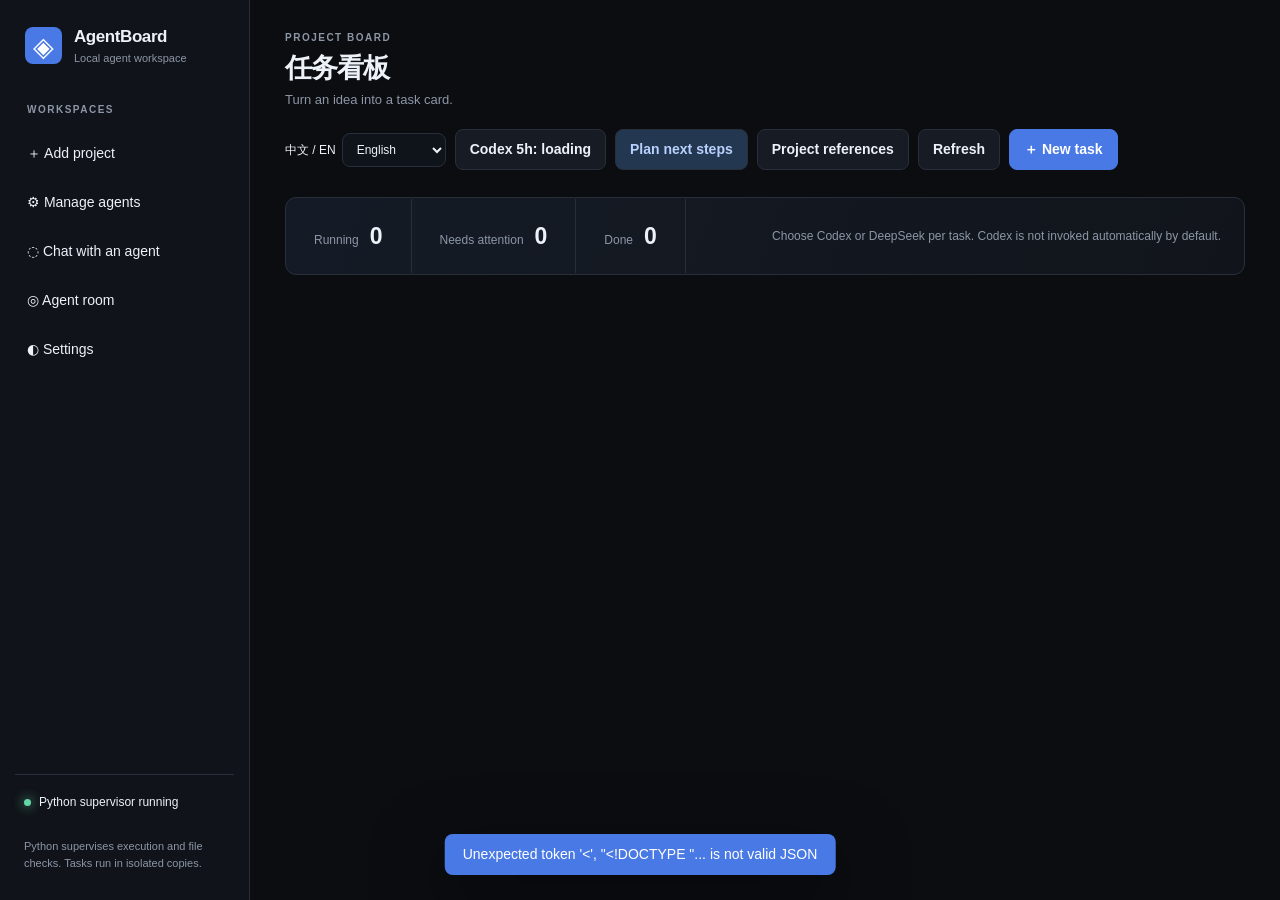
==== commit fcebb1ec: "Manage pinned DeepSeek runtimes with explicit preparation and rollback" ====
--- a/static/index.html
+++ b/static/index.html
@@ -135,6 +135,15 @@
   <dialog id="agents-dialog" class="dialog">
     <div class="dialog-head"><h2>Agent 管理</h2><button type="button" class="icon-btn close-dialog" aria-label="关闭">×</button></div>
     <p class="hint">无需新账号即可添加本地模拟Agent。检查配置不调用模型，也不代表账号登录或服务连接成功。</p>
+    <details id="executor-manager" class="detail-section">
+      <summary>DeepSeek 后台版本与启动检查</summary>
+      <p class="hint">固定后台入口，保留旧版本。检查不调用模型；新版本准备完成后仍需手动切换。</p>
+      <p id="executor-status" role="status"></p><p id="executor-operation" role="status"></p>
+      <div class="reference-actions"><button type="button" id="executor-pin" class="soft">固定当前安装（不下载）</button><button type="button" id="executor-check" class="ghost">检查当前版本</button><button type="button" id="executor-rollback" class="ghost">回退旧版本</button></div>
+      <div class="reference-actions"><button type="button" id="executor-latest" class="ghost">检查官方更新</button><input id="executor-version" maxlength="60" aria-label="指定执行器版本" placeholder="0.2.1-rc.5"><button type="button" id="executor-prepare" class="ghost">准备指定版本</button></div>
+      <p id="executor-update-result" class="hint"></p><div id="executor-versions"></div>
+      <p class="hint">密钥和登录资料仍保留在原配置中。这里只检查程序版本及headless参数，不代表真实账号连通性已验证。</p>
+    </details>
     <div id="agent-list"></div><p id="agent-check-result" role="status"></p>
     <form id="agent-form">
       <h3>添加 / 编辑 Agent</h3>
@@ -171,5 +180,6 @@
   <script src="/static/chat.js"></script>
   <script src="/static/context.js"></script>
   <script src="/static/agents.js"></script>
+  <script src="/static/executors.js"></script>
 </body>
 </html>
--- a/static/themes.css
+++ b/static/themes.css
@@ -186,3 +186,5 @@
 @media(forced-colors:active){.theme-option:has(input:checked){outline:3px solid Highlight}.theme-art{forced-color-adjust:none}}
 
 @media(max-width:720px){#open-settings:before{content:"◐"}}
+
+.runtime-row{display:flex;align-items:center;justify-content:space-between;gap:10px;border-top:1px solid var(--line);padding:9px 0;font-size:12px}.runtime-row button{font-size:11px;padding:6px 8px}#executor-version{width:150px;min-width:0;margin:0}#executor-operation{font-size:12px;overflow-wrap:anywhere;color:var(--muted)}#executor-manager{margin:14px 0 20px;padding:12px;border:1px solid var(--line);border-radius:var(--radius-control)}
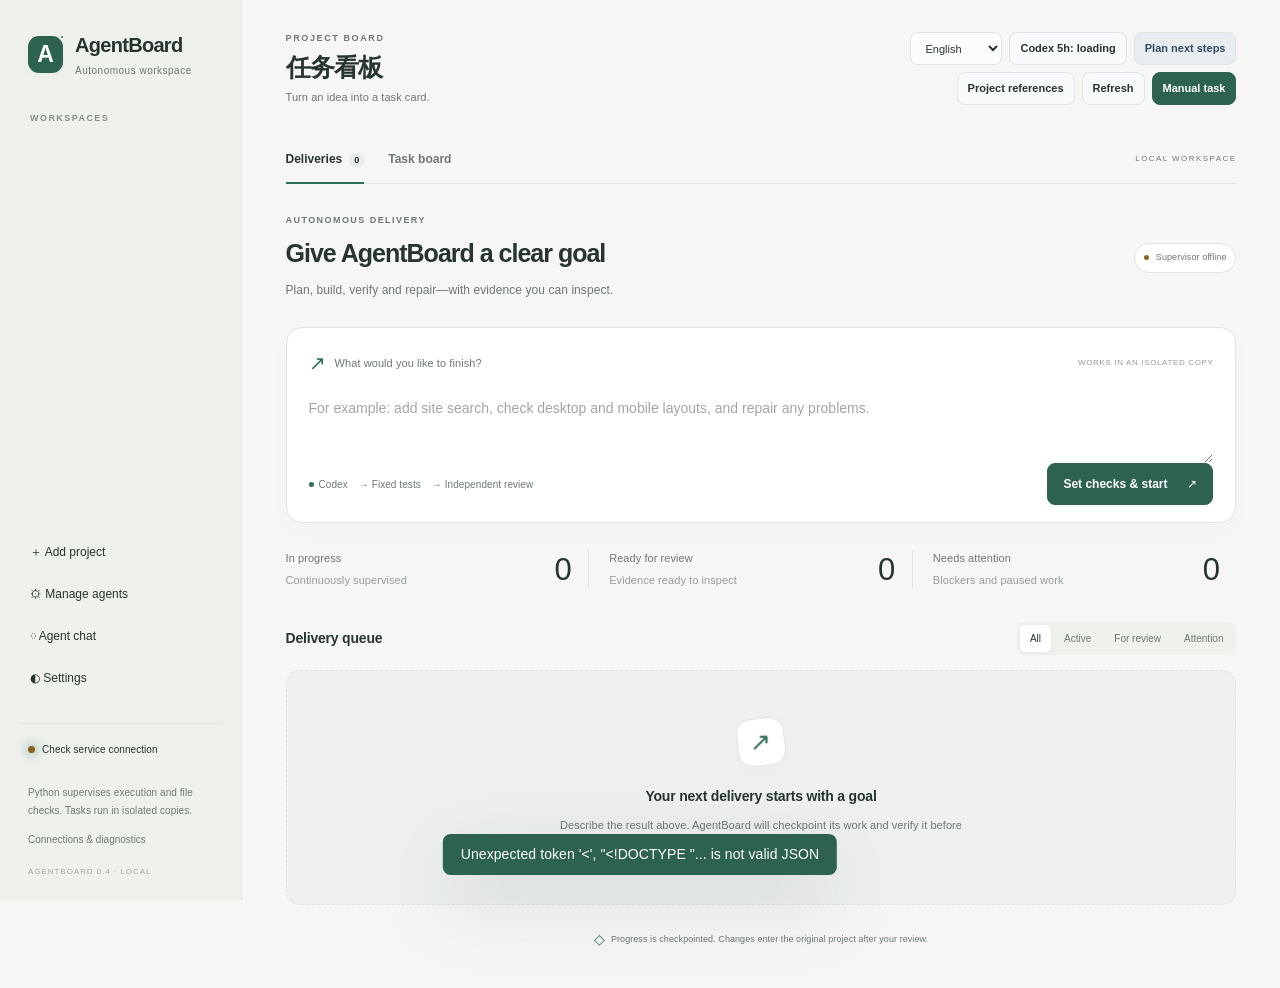
==== commit 11e10380: "Add autonomous Codex delivery and recoverable workspace controls Add durable plan/build/check/review" ====
--- a/static/index.html
+++ b/static/index.html
@@ -9,21 +9,21 @@
   <link rel="stylesheet" href="/static/layout.css">
   <link rel="stylesheet" href="/static/chat.css">
   <link rel="stylesheet" href="/static/themes.css">
+  <link rel="stylesheet" href="/static/workspace.css">
   <script src="/static/appearance.js"></script>
 </head>
 <body>
   <div class="shell">
     <aside class="sidebar">
-      <div class="brand"><span class="brand-mark">◈</span><div><strong>AgentBoard</strong><small>本地任务调度</small></div></div>
+      <div class="brand"><span class="brand-mark">A<span class="brand-orbit"></span></span><div><strong>AgentBoard</strong><small data-m-zh="自主协作工作台" data-m-en="Autonomous workspace">自主协作工作台</small></div></div>
       <div class="side-label">工作空间</div>
       <nav id="project-nav" class="project-nav"></nav>
       <button id="add-project" class="side-action">＋ 添加项目</button>
       <button id="manage-agents" class="side-action">⚙ Agent 管理</button>
-      <button id="open-chat" class="side-action">◌ 与 Agent 对话</button>
-      <button id="open-group-chat" class="side-action">◎ Agent 群聊</button>
+      <button id="open-chat" class="side-action">◌ Agent 对话</button>
       <button id="open-settings" class="side-action">◐ 设置</button>
       <div class="sidebar-bottom">
-        <div class="connection"><span class="pulse"></span> Python 看门脚本运行中</div>
+        <div class="connection" id="supervisor-connection"><span class="pulse"></span><span>正在连接监督器</span></div>
         <div id="agent-status" class="agent-status"></div>
         <div class="tiny">运行和文件检查由 Python 完成。所有任务在隔离副本执行。</div>
       </div>
@@ -33,11 +33,13 @@
         <div><div class="eyebrow">PROJECT BOARD</div><h1 id="project-title">任务看板</h1><p id="project-subtitle">一句临时想法也可以直接建卡。</p></div>
         <div class="top-actions"><label class="language-control"><span>中文 / EN</span><select id="language-select" aria-label="Language / 界面语言"><option value="zh-CN">简体中文</option><option value="en">English</option></select></label><button id="budget-button" class="ghost" title="点击自动刷新用量">Codex 5h：读取中</button><button id="plan-next" class="soft">商量下一步</button><button id="project-context" class="ghost">项目资料</button><button id="refresh" class="ghost">刷新</button><button id="new-task" class="primary">＋ 新任务</button></div>
       </header>
-      <section class="overview">
+      <nav class="workspace-tabs" aria-label="Workspace views / 工作区视图"><button type="button" data-workspace="autonomy" class="active" role="tab" aria-selected="true"><span data-m-zh="自主交付" data-m-en="Deliveries">自主交付</span><span class="tab-count" id="mission-tab-count">0</span></button><button type="button" data-workspace="board" role="tab" aria-selected="false">任务看板</button><span class="workspace-mode">LOCAL WORKSPACE</span></nav>
+      <section id="autonomy-workspace" aria-label="自主交付中心"></section>
+      <section class="overview" data-board-only>
         <div class="overview-item"><span>运行中</span><strong id="metric-running">0</strong></div>
         <div class="overview-item"><span>待你处理</span><strong id="metric-review">0</strong></div>
         <div class="overview-item"><span>已完成</span><strong id="metric-done">0</strong></div>
-        <div class="overview-note">Codex / DeepSeek 可按任务自由选择。默认不自动调用 Codex。</div>
+        <div class="overview-note">任务在隔离副本中执行，接入原项目由你决定。</div>
       </section>
       <section id="board" class="board" aria-label="任务看板"></section>
     </main>
@@ -61,6 +63,7 @@
         <label>任务方式<select name="mode"><option value="explore">先调查，不改文件</option><option value="implement">开发，修改隔离副本</option></select></label>
         <label>最多运行几分钟<input name="limit_minutes" type="number" min="1" max="240" value="25"></label>
       </div>
+      <div id="task-model-options" class="hidden detail-section"><p class="hint">仅覆盖这张任务的Codex设置，自动改派DeepSeek时不传递。</p><div class="model-controls"><label>模型版本<select data-model-select aria-label="任务模型版本"></select></label><label>推理强度<select data-effort-select aria-label="任务推理强度"></select></label></div></div>
       <label>允许修改的相对路径 <span class="hint">开发任务必填，一行一个；如 Assets/Scripts/UI/**</span><textarea name="allowed_paths" rows="3" placeholder="Assets/Scripts/UI/**"></textarea></label>
       <label>Python 验收规则 <span class="hint">可留空，一行一条；exists:路径 / absent:路径 / contains:路径 | 文字</span><textarea name="assertions" rows="3" placeholder="exists:Assets/Scripts/UI/TrainingPanel.cs"></textarea></label>
       <details class="detail-section"><summary>任务补充资料（自动继承项目资料，可留空）</summary><label>额外的本地文件或文件夹<textarea name="context_files" rows="3" placeholder="一行一个绝对路径，例如 D:\项目\Docs\开发日志.md"></textarea></label><label>额外的网址<textarea name="context_urls" rows="2" placeholder="一行一个 http/https 网址"></textarea></label></details>
@@ -101,14 +104,20 @@
     <form id="consensus-form"><div class="dialog-head"><h2>保存当前共识</h2><button type="button" class="icon-btn close-dialog" aria-label="关闭共识">×</button></div><p class="hint">确认目标、已选方案、待定问题及下一步。共识会随关联任务交给执行者。</p><textarea id="consensus-input" rows="12" maxlength="12000" aria-label="当前共识"></textarea><div class="dialog-foot"><button type="button" class="ghost close-dialog">取消</button><button type="submit" class="primary">保存共识</button></div></form>
   </dialog>
   <dialog id="chat-dialog" class="dialog chat-dialog">
-    <div class="dialog-head"><div><span class="eyebrow">AGENT CHAT</span><h2>与 Agent 对话</h2></div><button type="button" class="icon-btn close-dialog" aria-label="关闭对话">×</button></div>
+    <div class="dialog-head"><div><span class="eyebrow">AGENT CHAT</span><h2>Agent 对话</h2></div><button type="button" class="icon-btn close-dialog" aria-label="关闭对话">×</button></div>
+    <div class="chat-scope-bar">
+      <label class="chat-scope-control"><span data-chat-zh="这次聊什么" data-chat-en="Conversation scope">这次聊什么</span><select id="chat-scope" aria-label="Conversation scope / 讨论范围"><option value="">自由讨论（暂不关联项目）</option></select></label>
+      <button id="chat-new-project" type="button" class="ghost" data-chat-zh="＋ 新建项目" data-chat-en="＋ New project">＋ 新建项目</button>
+      <div class="chat-scope-context"><span id="chat-scope-note"></span><div class="chat-link-actions"><button id="chat-attach-open" type="button" class="ghost" disabled>将当前讨论关联到项目</button><button id="chat-project-from-discussion" type="button" class="ghost" disabled>从这段讨论新建项目</button></div></div>
+      <p id="chat-background-status" class="hint" role="status"></p>
+    </div>
     <div class="chat-layout">
       <aside class="chat-sidebar">
       <details id="chat-settings" class="chat-settings" open>
         <summary>会话与设置 <span>展开 / 收起</span></summary>
         <div class="chat-settings-body">
-        <div class="chat-project-label"><span class="eyebrow">当前项目</span><strong id="chat-project-name"></strong></div>
-        <div class="chat-mode-controls"><label>聊天方式<select id="chat-mode" aria-label="聊天方式"><option value="single">单聊</option><option value="group">Agent 群聊</option></select></label><label>回复对象<select id="chat-agent" aria-label="对话执行者"><option value="all" hidden>发给全体</option><option value="deepseek">DeepSeek</option><option value="codex">Codex</option></select></label></div>
+        <div class="chat-project-label"><span class="eyebrow" data-chat-zh="讨论范围" data-chat-en="CONVERSATION SCOPE">讨论范围</span><strong id="chat-project-name" data-chat-user-value></strong></div>
+        <div class="chat-mode-controls"><label>聊天方式<select id="chat-mode" aria-label="聊天方式"><option value="single">单聊</option><option value="group">Agent 群聊</option></select></label><label>回复对象<select id="chat-agent" aria-label="对话执行者"><option value="all" hidden>发给全体</option><option value="codex" selected>Codex</option><option value="deepseek">DeepSeek</option></select></label></div>
         <fieldset id="chat-room-members" class="hidden"></fieldset>
         <div id="group-chat-help" class="group-chat-help hidden">成员：DeepSeek · Codex。普通消息全体回复；<code>/codex</code> 或 <code>/deepseek</code> 仅指定AI回复。所有消息在房间内共享。</div>
         <div class="chat-focus-panel"><div><strong id="chat-focus-title"></strong><div class="hint">自动带入已关联日志、任务目标、依赖和进度，无需重新介绍。</div></div><button id="chat-start-plan" type="button" class="soft">帮我判断下一步</button></div>
@@ -130,6 +139,27 @@
         <form id="chat-form"><textarea id="chat-input" rows="3" maxlength="12000" placeholder="先聊想法、问问题，或一起整理下一张任务卡…" aria-label="发送给 Agent 的消息" required></textarea><div class="chat-compose-actions"><span class="hint">Ctrl / ⌘ + Enter 发送</span><button id="chat-stop" type="button" class="danger hidden">停止回复</button><button id="chat-send" type="submit" class="primary">发送</button></div></form>
       </section>
     </div>
+  </dialog>
+  <dialog id="chat-attach-dialog" class="dialog chat-project-dialog">
+    <form id="chat-attach-form">
+      <div class="dialog-head"><h2 data-chat-zh="关联这段讨论" data-chat-en="Link this conversation">关联这段讨论</h2><button type="button" class="icon-btn" data-chat-close="chat-attach-dialog" aria-label="Close / 关闭">×</button></div>
+      <p class="hint" data-chat-zh="保留聊天历史。更换项目后，原来关联的任务会解除，旧共识需要重新核对。" data-chat-en="History is preserved. Changing the project removes its task link and marks earlier consensus for review.">保留聊天历史。更换项目后，原来关联的任务会解除，旧共识需要重新核对。</p>
+      <label><span data-chat-zh="关联到" data-chat-en="Link to">关联到</span><select id="chat-attach-project" aria-label="Link conversation to project / 关联讨论到项目"></select></label>
+      <p id="chat-attach-error" class="chat-form-error hidden" role="alert"></p>
+      <div class="dialog-foot"><button type="button" class="ghost" data-chat-close="chat-attach-dialog" data-chat-zh="取消" data-chat-en="Cancel">取消</button><button id="chat-attach-submit" type="submit" class="primary" data-chat-zh="确认关联" data-chat-en="Confirm link">确认关联</button></div>
+    </form>
+  </dialog>
+  <dialog id="chat-project-create-dialog" class="dialog chat-project-dialog">
+    <form id="chat-project-create-form">
+      <div class="dialog-head"><h2 id="chat-project-create-title">新建项目</h2><button type="button" class="icon-btn" data-chat-close="chat-project-create-dialog" aria-label="Close / 关闭">×</button></div>
+      <p id="chat-project-create-note" class="hint"></p>
+      <label><span data-chat-zh="项目名称" data-chat-en="Project name">项目名称</span><input name="name" maxlength="100" required autocomplete="off"></label>
+      <label><span data-chat-zh="本机项目文件夹完整地址" data-chat-en="Full local project folder path">本机项目文件夹完整地址</span><input name="path" required autocomplete="off" placeholder="D:\Projects\MyIdea"></label>
+      <label class="checkline"><input name="create_directory" type="checkbox"><span data-chat-zh="这个地址还不存在，为我创建新文件夹" data-chat-en="Create a new folder if this path does not exist">这个地址还不存在，为我创建新文件夹</span></label>
+      <p class="hint" data-chat-zh="使用已有文件夹时不用勾选。创建项目不会启动模型或开发任务。" data-chat-en="Leave unchecked for an existing folder. Creating a project does not start a model or implementation task.">使用已有文件夹时不用勾选。创建项目不会启动模型或开发任务。</p>
+      <p id="chat-project-create-error" class="chat-form-error hidden" role="alert"></p>
+      <div class="dialog-foot"><button type="button" class="ghost" data-chat-close="chat-project-create-dialog" data-chat-zh="取消" data-chat-en="Cancel">取消</button><button id="chat-project-create-submit" type="submit" class="primary">创建项目</button></div>
+    </form>
   </dialog>
 
   <dialog id="agents-dialog" class="dialog">
@@ -179,7 +209,9 @@
   <script src="/static/app.js"></script>
   <script src="/static/chat.js"></script>
   <script src="/static/context.js"></script>
+  <script src="/static/models.js"></script>
   <script src="/static/agents.js"></script>
   <script src="/static/executors.js"></script>
+  <script src="/static/autonomy.js"></script>
 </body>
 </html>
--- a/static/chat.css
+++ b/static/chat.css
@@ -45,6 +45,17 @@
 #chat-form{flex:none;min-width:0}
 .chat-dialog #chat-input{display:block;width:100%;margin:0 0 9px;resize:vertical;height:88px;min-height:64px;max-height:25dvh;padding:12px;font-size:14px}
 .chat-compose-actions{display:flex;align-items:center;justify-content:flex-end;gap:8px;flex-wrap:wrap}.chat-compose-actions .hint{display:block;margin-right:auto;font-size:11px}
+.chat-dialog>.chat-scope-bar{flex:none;display:grid;grid-template-columns:minmax(0,1fr) auto;gap:8px 10px;padding:11px 12px;margin:0 0 12px;border:1px solid var(--line,#293445);border-radius:10px;background:var(--surface-card,#151e2b);min-width:0}
+.chat-dialog .chat-scope-control{display:flex;align-items:center;gap:10px;min-width:0;margin:0;font-size:10px;color:var(--muted,#9aabc0)}
+.chat-dialog .chat-scope-control>span{flex:none}.chat-dialog #chat-scope{margin:0;min-width:0;width:100%;padding:7px 9px;font-size:11px}
+.chat-dialog #chat-new-project{font-size:10px;white-space:nowrap;padding:7px 10px;margin:0}
+.chat-dialog .chat-scope-context{grid-column:1/-1;display:flex;align-items:center;justify-content:space-between;gap:8px 14px;flex-wrap:wrap;min-width:0}
+.chat-dialog #chat-scope-note{color:var(--muted,#9aabc0);font-size:10px;line-height:1.65;flex:1 1 200px;overflow-wrap:anywhere}
+.chat-dialog .chat-link-actions{display:flex;gap:6px;flex-wrap:wrap}.chat-dialog .chat-link-actions button{font-size:9px;padding:5px 7px;white-space:normal;text-align:left}
+.chat-dialog .chat-link-actions button:disabled{opacity:.45;cursor:default}.chat-dialog #chat-background-status{grid-column:1/-1;margin:0;font-size:10px;color:var(--warning-ink,#d0b080)}.chat-dialog #chat-background-status:empty{display:none}
+.chat-project-dialog{width:min(560px,calc(100vw - 24px));max-height:calc(100dvh - 24px);overflow:auto}
+.chat-project-dialog .dialog-head h2{font-size:20px;line-height:1.5}.chat-project-dialog .hint{line-height:1.8;font-size:12px}.chat-project-dialog .checkline{align-items:flex-start;line-height:1.7;font-size:12px}.chat-project-dialog .checkline input{margin-top:5px;flex:none}
+.chat-form-error{color:var(--danger-ink,#ffb3bc);background:var(--danger-bg,#3c2028);border:1px solid var(--danger-line,#854555);border-radius:7px;padding:11px;font-size:12px;line-height:1.8;overflow-wrap:anywhere}.chat-form-error.hidden{display:none}
 @media(min-width:761px) and (max-height:800px){.chat-dialog #chat-input{height:72px}.chat-dialog>.dialog-head{margin-bottom:9px}}
 @media(max-width:760px){
   .chat-dialog{width:calc(100vw - 12px);height:calc(100dvh - 12px);max-height:calc(100dvh - 12px);padding:12px}
@@ -59,4 +70,8 @@
   .chat-messages{min-height:0;padding:8px}.chat-message{padding:11px;font-size:13px;line-height:1.7}
   .chat-message.user{margin-left:15px}.chat-message.assistant{margin-right:10px}
   .chat-dialog #chat-input{height:70px;min-height:54px}.chat-compose-actions .hint{font-size:10px}
+  .chat-dialog>.chat-scope-bar{padding:9px;margin-bottom:8px;gap:7px}.chat-dialog .chat-scope-control{display:block}.chat-dialog .chat-scope-control>span{display:block;margin-bottom:5px;font-size:9px}
+  .chat-dialog #chat-new-project{align-self:end;font-size:10px;padding:8px}.chat-dialog .chat-scope-context{gap:5px}.chat-dialog #chat-scope-note{font-size:9px;flex-basis:100%}
+  .chat-dialog .chat-link-actions{gap:5px}.chat-dialog .chat-link-actions button{font-size:9px;padding:4px 6px}.chat-dialog #chat-background-status{font-size:9px}
+  .chat-project-dialog{padding:18px!important}.chat-project-dialog .dialog-head{flex-wrap:wrap;gap:8px}.chat-project-dialog .dialog-head h2{font-size:18px}.chat-project-dialog .dialog-foot{flex-wrap:wrap}
 }
--- a/static/themes.css
+++ b/static/themes.css
@@ -188,3 +188,5 @@
 @media(max-width:720px){#open-settings:before{content:"◐"}}
 
 .runtime-row{display:flex;align-items:center;justify-content:space-between;gap:10px;border-top:1px solid var(--line);padding:9px 0;font-size:12px}.runtime-row button{font-size:11px;padding:6px 8px}#executor-version{width:150px;min-width:0;margin:0}#executor-operation{font-size:12px;overflow-wrap:anywhere;color:var(--muted)}#executor-manager{margin:14px 0 20px;padding:12px;border:1px solid var(--line);border-radius:var(--radius-control)}
+
+.model-controls{display:grid;grid-template-columns:minmax(0,1.5fr) minmax(0,1fr);gap:12px}.model-controls label{min-width:0}.model-controls select{width:100%;min-width:0}.model-record{display:block;overflow-wrap:anywhere;margin:6px 0 12px;opacity:.8}#codex-model-settings{margin-top:18px;border-top:1px solid var(--line);padding-top:12px}@media(max-width:640px){.model-controls{grid-template-columns:minmax(0,1fr)}}
--- a/static/workspace.css
+++ b/static/workspace.css
@@ -0,0 +1,28 @@
+/* A quiet, goal-first workspace. All colors follow the existing appearance tokens. */
+:root{--delivery-accent:#5fbaa3;--delivery-accent-soft:#183b32;--delivery-glow:#416b5b20;--workspace-shadow:0 6px 24px #00000012}
+:root[data-theme=graphite]{--bg:#f6f7f5;--surface-side:#eff1ed;--sidebar-fill:#eff1ed;--panel:#fff;--surface-card:#fff;--surface-input:#fcfdfb;--text:#27352e;--muted:#6d7971;--line:#dfe5df;--accent:#2d624f;--accent-hover:#204c3c;--accent-ink:#fff;--delivery-accent:#2d7057;--delivery-accent-soft:#e8f1e9;--delivery-glow:#47765b0b;--workspace-shadow:0 6px 24px #233d2b05}
+:root[data-theme=construct]{--delivery-accent:#812d3c;--delivery-accent-soft:#e8d7d1;--delivery-glow:#812d3c0a}
+:root[data-theme=obsidian]{--delivery-accent:#d09baa;--delivery-accent-soft:#33252c;--delivery-glow:#a53c5012}
+*{scrollbar-width:thin;scrollbar-color:var(--line) transparent}body{font-family:"Segoe UI Variable Text","Segoe UI","Microsoft YaHei",sans-serif;letter-spacing:.005em}.shell{min-height:100dvh}.sidebar{width:242px;flex:0 0 242px;padding:30px 18px 22px;border-right:1px solid var(--line);height:100dvh;position:sticky;top:0;overflow-y:auto;display:flex;flex-direction:column;gap:4px}.brand{gap:12px;align-items:center;padding:0 10px 30px}.brand strong{font-size:20px;letter-spacing:-.7px;font-weight:720}.brand small{font-size:10px;margin-top:3px;letter-spacing:.05em}.brand-mark{position:relative;width:35px;height:37px;display:grid;place-items:center;border-radius:11px!important;background:var(--accent)!important;color:var(--accent-ink)!important;font-size:23px;font-weight:600;box-shadow:0 3px 9px var(--delivery-glow)}.brand-orbit{width:6px;height:6px;position:absolute;right:-2px;top:-2px;background:var(--delivery-accent);border:2px solid var(--surface-side);border-radius:50%}.side-label{padding:0 12px 10px;text-transform:uppercase;font-size:9px;font-weight:700;letter-spacing:.16em;opacity:.8}.project-nav{flex:1;min-height:80px;overflow:auto;margin-bottom:12px}.project-link{padding:11px 12px;font-size:12px;font-weight:550;line-height:1.5;margin:3px 0;display:flex;align-items:flex-start;gap:9px}.project-link:before{content:"▦";font-size:13px;opacity:.6;margin:0;flex-shrink:0}.project-link.active{box-shadow:inset 3px 0 0 var(--delivery-accent)}.side-action{padding:10px 12px;margin:0;font-size:12px;text-align:left;line-height:1.5}.sidebar-bottom{position:static;margin-top:22px;padding:18px 10px 0;border-top:1px solid var(--line);width:auto}.sidebar-bottom .tiny{line-height:1.8;font-size:10px}.connection{font-size:10px;gap:7px;display:flex;align-items:center}.connection.offline .pulse{background:var(--amber);animation:none}.main{min-width:0;flex:1;padding:32px clamp(22px,3.4vw,62px);overflow:hidden}.topbar{align-items:center;gap:20px;padding-bottom:24px;margin-bottom:0}.topbar h1{font-size:25px;letter-spacing:-.7px;font-weight:650;line-height:1.35;margin:5px 0}.topbar p{font-size:11px;line-height:1.6;margin:4px 0;color:var(--muted)}.eyebrow{letter-spacing:.18em;font-size:9px;font-weight:650}.top-actions{gap:7px;justify-content:flex-end}.top-actions button,.top-actions select{font-size:11px;min-height:33px;padding:7px 10px}.language-control{font-size:0}.language-control select{font-size:11px;min-width:92px}.workspace-tabs{display:flex;align-items:center;gap:24px;border-bottom:1px solid var(--line);margin-bottom:30px}.workspace-tabs>button{position:relative;padding:15px 0;background:none;border:0;color:var(--muted);font-size:12px;font-weight:600;border-radius:0}.workspace-tabs>button.active{color:var(--text)}.workspace-tabs>button.active:after{content:"";position:absolute;left:0;right:0;bottom:-1px;height:2px;background:var(--delivery-accent)}.tab-count{margin-left:7px;border-radius:5px;background:var(--panel3);padding:2px 5px;font-size:9px}.workspace-mode{margin-left:auto;font-size:8px;letter-spacing:.18em;color:var(--muted)}.main[data-view=autonomy]>.overview,.main[data-view=autonomy]>#board{display:none}.main[data-view=board]>#autonomy-workspace{display:none}.board{overflow-x:auto;grid-template-columns:repeat(6,minmax(235px,1fr));scrollbar-gutter:stable;padding-bottom:16px;max-width:100%;min-height:450px}.column{padding:12px;border-radius:12px}.column-head{padding:4px 2px 14px;font-size:11px;letter-spacing:.02em}.card{padding:15px;box-shadow:var(--workspace-shadow)}.card-title{font-size:13px;font-weight:650;line-height:1.6;margin:12px 0 8px}.card-description{font-size:11px;line-height:1.8;-webkit-line-clamp:4}.card-top,.card-bottom{font-size:9px}.card-error{font-size:10px;line-height:1.7}.overview{margin-bottom:24px}.drawer{width:min(700px,calc(100vw - 30px));padding:25px}.detail-desc{line-height:1.85;font-size:12px}.detail-row{padding:11px 0}.detail-section{margin-top:25px}.detail-section h3{font-size:10px;letter-spacing:.07em}.check{line-height:1.8;padding:11px}.result-box{font-size:11px;line-height:1.8}.dialog{border-radius:17px!important;padding:28px}.dialog input,.dialog textarea,.dialog select{font-family:inherit}.dialog h2{letter-spacing:-.5px}.dialog-head .language-control{display:flex}
+.delivery-intro{display:flex;justify-content:space-between;align-items:center;gap:20px;margin-bottom:25px}.workspace-kicker{color:var(--muted);font-size:9px;font-weight:650;letter-spacing:.16em}.delivery-intro h2{font-size:28px;letter-spacing:-1px;font-weight:620;margin:10px 0 8px;line-height:1.35}.delivery-intro p{font-size:12px;line-height:1.9;color:var(--muted);margin:0}.supervisor-pill{display:inline-flex;align-items:center;gap:7px;border:1px solid var(--line);border-radius:20px;padding:8px 11px;color:var(--muted);font-size:10px;white-space:nowrap;background:var(--panel)}.supervisor-pill i{height:5px;width:5px;border-radius:50%;background:var(--amber)}.supervisor-pill.online i{background:var(--delivery-accent);box-shadow:0 0 0 4px var(--delivery-glow)}.goal-composer{padding:20px 22px 17px;background:var(--surface-card);border:1px solid var(--line);border-radius:16px;box-shadow:var(--workspace-shadow);transition:border-color .2s}.goal-composer:focus-within{border-color:var(--delivery-accent)}.composer-top{display:flex;gap:9px;align-items:center;font-size:11px;color:var(--muted)}.composer-icon{font-size:20px;font-weight:400;color:var(--delivery-accent)}.local-label{margin-left:auto;font-size:8px;letter-spacing:.08em;opacity:.75}.goal-composer textarea{display:block;resize:vertical;min-height:93px;max-height:220px;width:100%;background:transparent!important;border:0!important;box-shadow:none!important;outline:none!important;color:var(--text);font-family:inherit;font-size:14px;line-height:1.9;padding:17px 0 15px;margin:0}.goal-composer textarea::placeholder{color:var(--muted);opacity:.65;font-weight:400}.composer-bottom{display:flex;align-items:center;justify-content:space-between;gap:14px}.workflow-caption{display:flex;gap:11px;align-items:center;color:var(--muted);font-size:10px;flex-wrap:wrap}.workflow-caption>span:first-child{display:inline-flex;align-items:center;gap:5px}.workflow-caption i{width:5px;height:5px;background:var(--delivery-accent);border-radius:50%;display:inline-block}.mission-start{min-width:158px;display:inline-flex;gap:20px;align-items:center;justify-content:space-between;padding:11px 15px;font-size:12px;font-weight:550}.delivery-metrics{display:grid;grid-template-columns:repeat(3,minmax(0,1fr));gap:20px;padding:27px 0 29px}.delivery-metrics>div{position:relative;display:grid;grid-template-columns:1fr auto;align-items:center;padding:0 18px 0 0;border-right:1px solid var(--line)}.delivery-metrics>div:last-child{border:0}.delivery-metrics span{font-size:11px;color:var(--muted)}.delivery-metrics strong{grid-column:2;grid-row:1/3;font-size:31px;line-height:1;font-weight:500;font-variant-numeric:tabular-nums;letter-spacing:-1.5px}.delivery-metrics small{font-size:9px;color:var(--muted);opacity:.7;margin-top:5px}.mission-section-head{display:flex;align-items:center;justify-content:space-between;margin:5px 0 15px;gap:15px}.mission-section-head h3{font-size:14px;margin:0;letter-spacing:-.2px;font-weight:650}.mission-section-head>div:first-child{display:flex;align-items:center;gap:14px}.mission-section-head>div>span{color:var(--muted);font-size:10px}.mission-filters{display:flex;gap:3px;background:var(--surface-side);padding:3px;border-radius:8px}.mission-filters button{background:transparent;border:0;color:var(--muted);font-size:10px;padding:6px 10px;border-radius:5px;white-space:nowrap}.mission-filters button.active{background:var(--surface-card);color:var(--text);box-shadow:0 1px 4px #0000000d}.mission-list{display:grid;grid-template-columns:repeat(2,minmax(0,1fr));gap:15px}.mission-card{background:var(--surface-card);border:1px solid var(--line);border-radius:13px;padding:21px;min-width:0;box-shadow:var(--workspace-shadow)}.mission-card-heading{display:flex;align-items:center;gap:11px;min-width:0}.mission-glyph{width:32px;height:32px;display:grid;place-items:center;flex:0 0 32px;border:1px solid var(--line);border-radius:9px;font-size:18px;color:var(--delivery-accent);background:var(--delivery-glow)}.mission-card-title{min-width:0;flex:1}.mission-overline{font-size:8px;font-weight:600;letter-spacing:.12em;color:var(--muted)}.mission-card h4{font-size:13px;font-weight:620;line-height:1.6;margin:4px 0 0;overflow-wrap:anywhere;display:-webkit-box;-webkit-box-orient:vertical;-webkit-line-clamp:2;overflow:hidden}.mission-phase{display:inline-flex;align-items:center;flex-shrink:0;font-size:9px;padding:4px 7px;border-radius:5px;line-height:1.5;background:var(--panel3);color:var(--muted)}.mission-phase:is(.building,.checking,.planning,.preparing,.reviewing,.repairing){background:var(--delivery-accent-soft);color:var(--delivery-accent)}.mission-phase:is(.review,.accepted){background:var(--success-bg);color:var(--success-ink)}.mission-phase.blocked{background:var(--warning-bg);color:var(--warning-ink)}.mission-card-goal{font-size:11px;color:var(--muted);line-height:1.9;margin:18px 0 20px;display:-webkit-box;-webkit-line-clamp:2;-webkit-box-orient:vertical;overflow:hidden;overflow-wrap:anywhere;min-height:39px}.mission-pipeline{display:flex;padding:0;margin:15px 0 23px;list-style:none;align-items:flex-start}.mission-pipeline li{flex:1;position:relative;text-align:center;font-size:9px;color:var(--muted)}.mission-pipeline li:not(:last-child):after{content:"";height:1px;background:var(--line);position:absolute;left:calc(50% + 15px);right:calc(-50% + 15px);top:10px}.mission-pipeline li>span{position:relative;z-index:1;display:grid;place-items:center;margin:0 auto 7px;width:21px;height:21px;border-radius:50%;border:1px solid var(--line);background:var(--surface-card);font-size:9px;font-variant-numeric:tabular-nums}.mission-pipeline small{font-size:9px}.mission-pipeline .done{color:var(--delivery-accent)}.mission-pipeline .done>span{background:var(--delivery-accent-soft);border-color:var(--delivery-accent-soft)}.mission-pipeline .current>span{border-color:var(--delivery-accent);color:var(--delivery-accent);box-shadow:0 0 0 4px var(--delivery-glow)}.mission-card-foot{display:flex;align-items:center;justify-content:space-between;gap:8px;padding-top:15px;border-top:1px solid var(--line)}.mission-card-foot>div{display:flex;flex-wrap:wrap;gap:11px;font-size:9px;color:var(--muted)}.mission-card-foot>button{padding:6px 9px;background:transparent!important;border-color:transparent!important;font-size:10px}.verified-mark{color:var(--delivery-accent)}.mission-card-issue{font-size:10px;line-height:1.7;color:var(--warning-ink);background:var(--warning-bg);padding:9px 10px;border-radius:6px;margin-bottom:15px;overflow-wrap:anywhere}.working-ring{width:13px;height:13px;border-radius:50%;border:1.5px solid var(--line);border-top-color:var(--delivery-accent);animation:working 1.2s linear infinite}@keyframes working{to{transform:rotate(360deg)}}.delivery-empty{grid-column:1/-1;display:flex;align-items:center;flex-direction:column;justify-content:center;min-height:235px;border:1px dashed var(--line);border-radius:14px;background:var(--delivery-glow);padding:30px;text-align:center}.empty-orbit{width:48px;height:48px;display:grid;place-items:center;border:1px solid var(--line);border-radius:15px;transform:rotate(-7deg);background:var(--surface-card);box-shadow:var(--workspace-shadow);margin-bottom:12px}.empty-orbit>span{font-size:25px;color:var(--delivery-accent);transform:rotate(7deg)}.delivery-empty h3{font-size:14px;letter-spacing:-.2px;font-weight:550;margin:8px 0}.delivery-empty p{font-size:11px;line-height:1.9;color:var(--muted);max-width:440px;margin:0}.delivery-footnote{display:flex;justify-content:center;align-items:center;gap:6px;margin:24px 0 6px;font-size:9px;color:var(--muted)}.small-shield{color:var(--delivery-accent);font-size:14px}.mobile-project-label{display:none}
+.mission-create-dialog{width:min(720px,calc(100vw - 30px))}.mission-form-intro{font-size:11px;color:var(--muted);line-height:1.8;margin:-3px 0 18px}.mission-create-dialog label{font-size:11px}.verification-fields{display:grid;grid-template-columns:1fr 1fr;gap:15px}.verification-fields>p{grid-column:1/-1;margin:0}.verification-preview{padding:16px 18px;border:1px solid var(--line);background:var(--delivery-glow);border-radius:10px;margin-top:19px;font-size:11px}.verification-preview>strong{font-size:10px;color:var(--delivery-accent);font-weight:650}.verification-preview>div{margin-top:12px;display:flex;align-items:center;gap:7px;font-weight:550}.verification-preview>div>span{color:var(--delivery-accent)}.verification-preview small{margin-left:auto;font-size:9px;color:var(--muted);font-weight:400;overflow-wrap:anywhere}.verification-preview p{font-size:10px;color:var(--muted);margin:10px 0 0;line-height:1.8}.verification-preview.missing{background:var(--warning-bg)}.verification-preview.missing>strong{color:var(--warning-ink)}.mission-advanced{border-top:1px solid var(--line);border-bottom:1px solid var(--line);margin:20px 0 10px;padding:13px 0}.mission-advanced>summary{font-size:11px;color:var(--muted);cursor:pointer}.mission-advanced .hint{line-height:1.8}.mission-form-error{background:var(--danger-bg);color:var(--danger-ink);border:1px solid var(--danger-line);padding:12px;border-radius:7px;margin-top:16px;font-size:11px;line-height:1.8}.mission-detail-dialog{width:min(1170px,calc(100vw - 36px));height:calc(100dvh - 50px);max-height:none;overflow:hidden;padding:0!important}.mission-detail-head{display:flex;justify-content:space-between;gap:16px;align-items:flex-start;padding:25px 28px 21px;border-bottom:1px solid var(--line);background:var(--surface-card)}.mission-detail-head h2{font-size:21px;line-height:1.5;margin:9px 0 0;max-width:900px;overflow-wrap:anywhere}.mission-detail-eyebrow{display:flex;align-items:center;gap:13px}.mission-detail-eyebrow>span:first-child{font-size:8px;letter-spacing:.17em;color:var(--muted)}.mission-detail-body{height:calc(100% - 105px);overflow:auto;display:grid;grid-template-columns:minmax(0,1fr) 260px;gap:32px;padding:27px 28px 40px;align-items:start}.mission-detail-main,.mission-detail-side{min-width:0}.mission-goal-block>p{font-size:12px;line-height:1.95;margin:12px 0 23px;white-space:pre-wrap;overflow-wrap:anywhere}.mission-goal-block>.mission-pipeline{margin:25px 0 30px}.mission-detail-section{margin:28px 0}.mission-detail-section h3{font-size:13px;margin:0 0 15px;font-weight:620}.mission-detail-section>p{font-size:11px;line-height:1.9;white-space:pre-wrap;overflow-wrap:anywhere}.mission-secondary{font-size:10px!important;line-height:1.8;color:var(--muted)}.mission-plan{margin:0;padding:0;list-style:none}.mission-plan li{display:flex;gap:12px;padding:12px 0;border-bottom:1px solid var(--line);font-size:11px;line-height:1.85;overflow-wrap:anywhere}.mission-plan li>span{font-size:9px;color:var(--muted);padding-top:2px;flex:0 0 19px;font-variant-numeric:tabular-nums}.delivery-receipt{display:flex;gap:15px;background:var(--delivery-accent-soft);border:1px solid var(--success-line);padding:21px 19px;border-radius:12px;margin-top:20px}.receipt-icon{width:29px;height:29px;border-radius:50%;background:var(--surface-card);color:var(--delivery-accent);display:grid;place-items:center;flex:0 0 29px}.delivery-receipt h3{font-size:16px;letter-spacing:-.4px;margin:8px 0 10px;line-height:1.5;color:var(--success-ink)}.delivery-receipt p{font-size:11px;line-height:1.9;margin:0;color:var(--success-ink);white-space:pre-wrap;overflow-wrap:anywhere}.receipt-facts{display:flex;gap:13px;flex-wrap:wrap;margin-top:14px;font-size:9px;color:var(--success-ink)}.mission-check{border:1px solid var(--line);border-radius:9px;padding:14px;margin:9px 0;background:var(--surface-card);min-width:0}.mission-check>div{display:flex;align-items:center;gap:9px}.mission-check strong{font-size:11px;font-weight:550;flex:1}.mission-check>div>span:last-child{font-size:9px;color:var(--muted)}.check-symbol{display:grid;place-items:center;width:19px;height:19px;border-radius:5px;color:var(--success-ink);background:var(--success-bg);font-size:10px}.mission-check.failed .check-symbol{background:var(--danger-bg);color:var(--danger-ink)}.mission-check details>summary{font-size:9px;color:var(--muted);margin:11px 0 0 28px;cursor:pointer}.mission-check pre,.mission-detail-side pre{font-family:"Cascadia Code",Consolas,monospace;background:var(--surface-code);font-size:10px;line-height:1.8;border-radius:6px;max-height:240px;overflow:auto;white-space:pre-wrap;overflow-wrap:anywhere;padding:12px}.review-finding{border-left:2px solid var(--warning-line);padding:10px 13px;margin:10px 0;background:var(--warning-bg);font-size:11px;line-height:1.8}.review-finding>span{font-size:9px;font-family:Consolas,monospace;color:var(--warning-ink)}.review-finding p{margin:6px 0}.mission-alert{background:var(--warning-bg);border:1px solid var(--warning-line);color:var(--warning-ink);padding:17px;border-radius:10px;margin:15px 0}.mission-alert strong,.mission-alert h3{font-size:12px}.mission-alert p{font-size:11px;line-height:1.9;margin:9px 0 0;overflow-wrap:anywhere}.mission-alert textarea{margin:14px 0!important}.mission-timeline{padding:0;list-style:none;margin:0}.mission-timeline li{position:relative;display:flex;gap:13px;align-items:flex-start;padding:0 0 21px 19px;min-width:0}.mission-timeline li:not(:last-child):after{content:"";position:absolute;top:7px;bottom:-1px;left:3px;width:1px;background:var(--line)}.timeline-dot{position:absolute;left:0;top:5px;width:7px;height:7px;border-radius:50%;background:var(--line)}.mission-timeline li:first-child .timeline-dot{background:var(--delivery-accent);box-shadow:0 0 0 3px var(--delivery-glow)}.mission-timeline time{color:var(--muted);font-size:9px;font-variant-numeric:tabular-nums;padding-top:1px;flex:0 0 37px}.mission-timeline strong{display:block;font-size:11px;line-height:1.8;font-weight:500;overflow-wrap:anywhere}.mission-timeline small{display:block;font-size:9px;line-height:1.8;color:var(--muted);margin-top:4px}.mission-side-card{background:var(--surface-card);border:1px solid var(--line);padding:18px;border-radius:11px;margin-bottom:15px;font-size:10px}.side-fact{display:flex;justify-content:space-between;gap:8px;padding:12px 0;border-bottom:1px solid var(--line);font-size:10px;line-height:1.5}.side-fact>span{color:var(--muted)}.side-fact strong{font-weight:500;font-variant-numeric:tabular-nums}.mission-model{display:flex;flex-direction:column;gap:6px;padding:16px 0}.mission-model>small{color:var(--muted);font-size:9px}.mission-model>strong{font-size:12px;font-weight:550;overflow-wrap:anywhere}.mission-model>span{font-family:Consolas,monospace;color:var(--muted);font-size:10px}.mission-controls{display:flex;flex-direction:column;gap:7px}.mission-controls button{font-size:10px;padding:10px}.mission-stop{color:var(--muted)!important}.scope-paths{display:flex;flex-wrap:wrap;gap:6px;margin:14px 0}.scope-paths code{font-size:10px;background:var(--panel3);padding:5px 7px;border-radius:5px;overflow-wrap:anywhere}.mission-side-card>button{font-size:10px;display:block;width:100%;padding:9px 6px}.receipt-download{display:block;font-size:10px;color:var(--delivery-accent);margin:15px 0 0;text-decoration:none}.mission-side-card>summary{font-size:10px;color:var(--muted);cursor:pointer}.mission-log-button{background:none;border:0;border-bottom:1px solid var(--line);padding:12px 0!important;font-family:Consolas,monospace;font-size:9px!important;color:var(--muted);text-align:left}.mission-side-card pre:empty{display:none}.mission-artifacts{display:grid;grid-template-columns:repeat(2,minmax(0,1fr));gap:13px}.mission-artifacts a{background:var(--surface-card);border:1px solid var(--line);border-radius:9px;overflow:hidden;text-decoration:none;min-width:0}.mission-artifacts img{width:100%;max-height:240px;object-fit:contain;display:block;background:var(--panel2)}.mission-artifacts span{font-size:9px;color:var(--muted);padding:10px;display:block;overflow-wrap:anywhere}.chat-dialog{width:min(1600px,58vw);height:calc(100dvh - 24px);max-width:none;margin:12px 12px 12px auto;padding:18px}.chat-dialog .chat-layout{grid-template-columns:clamp(180px,16vw,270px) minmax(0,1fr);gap:15px}.chat-dialog.expanded{width:calc(100vw - 24px)}.chat-dialog.expanded .chat-layout{grid-template-columns:clamp(260px,25vw,370px) minmax(0,1fr)}.chat-expand-button{font-size:16px;padding:3px 8px!important;margin-left:auto}.chat-dialog .dialog-head .language-control{display:flex;margin-left:0}.chat-dialog .dialog-head{align-items:center}.chat-dialog .dialog-head h2{font-size:20px}.chat-settings{font-size:11px}.chat-dialog #chat-messages{line-height:1.9}.chat-message{font-size:12px}.chat-dialog #chat-input{font-size:12px}
+@media(min-width:1700px){.mission-list{grid-template-columns:repeat(3,minmax(0,1fr))}.main{padding-left:54px;padding-right:54px}.delivery-intro h2{font-size:32px}}
+@media(max-width:1280px){.topbar{align-items:flex-start}.top-actions{max-width:420px}.topbar p{max-width:250px}.delivery-intro h2{font-size:25px}.supervisor-pill{font-size:9px;padding:7px 9px}.mission-list{grid-template-columns:minmax(0,1fr)}.mission-card{padding:20px 22px}.mission-card-goal{min-height:auto;margin:15px 0 18px}.mission-pipeline{margin:15px 0 18px}.mission-section-head>div:first-child>span{display:none}.chat-dialog{width:min(1000px,70vw)}}
+@media(max-width:980px){.sidebar{width:204px;flex-basis:204px;padding:26px 13px 20px}.main{padding:27px 24px}.topbar{flex-direction:column;gap:14px}.top-actions{max-width:100%;justify-content:flex-start}.topbar p{max-width:100%}.delivery-intro{align-items:flex-start;flex-direction:column;gap:13px}.delivery-intro h2{font-size:25px}.mission-detail-body{grid-template-columns:minmax(0,1fr) 230px;gap:20px;padding:22px}.mission-detail-head{padding:22px}.chat-dialog{width:calc(100vw - 24px)}.mission-card-foot>div{gap:8px}}
+@media(max-width:720px){.sidebar{width:64px;flex-basis:64px;padding:25px 7px 18px}.brand{padding:0 6px 25px}.brand div,.side-label,.sidebar-bottom{display:none}.project-link{display:block;min-height:38px;height:auto;font-size:0;padding:10px}.project-link:before{font-size:17px}.side-action{font-size:0;text-align:center;padding:9px}.side-action:before{content:"◇";font-size:18px}.brand-mark{width:32px;flex:0 0 32px}.main{padding:23px 19px}.workspace-tabs{gap:22px;margin-bottom:23px}.workspace-mode{font-size:7px}.mobile-project-label{display:flex;gap:10px;align-items:center;font-size:10px;color:var(--muted);margin-bottom:18px}.mobile-project-label select{min-width:0;flex:1;max-width:100%;padding:7px;border:1px solid var(--line);border-radius:6px;background:var(--surface-card);color:var(--text);font-size:10px}.goal-composer{padding:17px}.local-label{display:none}.goal-composer textarea{font-size:12px}.composer-bottom{flex-wrap:wrap}.mission-start{margin-left:auto;min-width:150px}.delivery-metrics{gap:10px;padding:23px 0}.delivery-metrics>div{padding-right:10px}.delivery-metrics strong{font-size:25px}.delivery-metrics span{font-size:10px}.delivery-metrics small{display:none}.mission-section-head{flex-wrap:wrap;gap:12px}.mission-filters{margin-left:auto}.mission-card{padding:17px}.mission-card-title h4{font-size:12px}.mission-phase{font-size:8px}.mission-card-heading{gap:9px}.mission-glyph{width:28px;height:28px;flex-basis:28px}.mission-overline{font-size:7px}.mission-card-foot{flex-wrap:wrap}.delivery-footnote{line-height:1.8;text-align:center}.mission-detail-dialog{width:calc(100vw - 18px);height:calc(100dvh - 18px)}.mission-detail-head{padding:20px 18px 17px}.mission-detail-head h2{font-size:18px}.mission-detail-body{display:block;padding:20px 18px 35px;height:calc(100% - 110px)}.mission-detail-side{margin-top:24px}.mission-detail-side .mission-side-card{padding:17px}.mission-controls{flex-direction:row;flex-wrap:wrap}.mission-controls>button{flex:1}.mission-model{gap:7px}.verification-fields{grid-template-columns:1fr;gap:0}.mission-create-dialog{padding:22px!important}.mission-detail-section{margin:24px 0}.delivery-receipt{padding:17px 14px}.receipt-facts{gap:9px}.mission-artifacts{grid-template-columns:1fr}.chat-dialog .chat-layout,.chat-dialog.expanded .chat-layout{grid-template-columns:minmax(0,1fr)}.chat-dialog .chat-sidebar{display:none}.chat-dialog{height:calc(100dvh - 16px);width:calc(100vw - 16px);margin:8px;padding:14px}.chat-dialog .dialog-head .language-control{display:flex}.chat-dialog .dialog-head{flex-wrap:wrap}.chat-dialog .chat-main{min-height:0}.chat-dialog.expanded .chat-sidebar{display:block;max-height:260px;overflow:auto}.chat-dialog.expanded .chat-layout{grid-template-rows:auto minmax(0,1fr)}}
+@media(max-width:440px){.sidebar{display:none}.main{padding:20px 17px}.delivery-intro h2{font-size:23px}.top-actions{gap:6px}.top-actions button,.top-actions select{font-size:10px;padding:6px 8px}.workspace-tabs{margin-bottom:22px}.mission-filters button{padding:5px 8px}.mission-card-heading{flex-wrap:wrap}.mission-phase{margin-left:auto}.workflow-caption{gap:8px;font-size:9px}.mission-start{width:100%;justify-content:center;gap:12px}.delivery-metrics strong{font-size:24px}.delivery-metrics>div{grid-template-columns:1fr;gap:9px}.delivery-metrics strong{grid-column:1;grid-row:2}.goal-composer textarea{min-height:95px}.verification-preview>div{flex-wrap:wrap}.verification-preview small{margin-left:0;width:100%}.mission-card-foot>div{font-size:8px}}
+@media(prefers-reduced-motion:reduce){.working-ring,.pulse{animation:none!important}*{scroll-behavior:auto!important;transition:none!important}}
+
+.project-nav{display:flex;flex-direction:column;align-items:stretch;justify-content:flex-start}.project-link{flex:0 0 auto}.topbar>div:first-child{flex:1;min-width:210px}.topbar p{max-width:340px}.goal-composer textarea{min-height:80px}
+
+.system-check-link{margin:12px 0 0;padding:0;background:none;border:0;color:var(--muted);font-size:10px;cursor:pointer}.workspace-version{font-size:8px;color:var(--muted);opacity:.6;letter-spacing:.12em;margin-top:17px}.system-dialog{width:min(580px,calc(100vw - 25px))}.system-check-row{display:flex;gap:12px;padding:15px 0;border-bottom:1px solid var(--line)}.system-check-row>span{display:grid;place-items:center;width:23px;height:23px;flex:0 0 23px;border-radius:6px;background:var(--success-bg);color:var(--success-ink);font-size:11px}.system-check-row.failed>span{background:var(--warning-bg);color:var(--warning-ink)}.system-check-row strong{display:block;font-size:11px;font-weight:550}.system-check-row small{display:block;color:var(--muted);font-size:10px;line-height:1.8;margin-top:5px;overflow-wrap:anywhere}.system-check-loading{padding:28px 0;font-size:12px;color:var(--muted)}
+
+#mobile-workspace-menu{display:none}.mobile-nav-shade{position:fixed;inset:0;background:#050b0866;z-index:14}.mobile-nav-shade.hidden{display:none}@media(max-width:720px){.chat-expand-button:before{content:attr(data-mobile-label);font-size:10px;margin-right:6px}}@media(max-width:440px){#mobile-workspace-menu{display:block;padding:5px 8px;margin-left:auto;font-size:12px}.workspace-mode{display:none}.sidebar.mobile-open{display:flex;position:fixed;z-index:15;left:0;top:0;width:252px;height:100dvh;padding:27px 16px;background:var(--sidebar-fill);box-shadow:15px 0 60px #0002}.sidebar.mobile-open .brand div,.sidebar.mobile-open .side-label,.sidebar.mobile-open .sidebar-bottom{display:block}.sidebar.mobile-open .brand{padding:0 8px 27px}.sidebar.mobile-open .project-link{display:flex;font-size:12px;padding:10px}.sidebar.mobile-open .side-action{font-size:12px;text-align:left;padding:10px}.sidebar.mobile-open .side-action:before{display:none}}
+
+@media(max-width:720px){.chat-dialog .chat-layout{grid-template-rows:minmax(0,1fr)}.chat-dialog.expanded .chat-layout{grid-template-rows:auto minmax(0,1fr)}.chat-dialog .chat-main{overflow:hidden}}
+
+.mission-detail-head>.language-control{margin-left:auto}.mission-detail-head>.language-control select{font-size:10px}.mission-create-dialog .dialog-head .language-control{margin-left:auto}@media(max-width:440px){.mission-create-dialog .dialog-head{flex-wrap:wrap}.mission-detail-head>.language-control{font-size:9px}}
+
+/* Recoverable record deletion: controls remain separate from card/navigation buttons. */
+.project-nav-row{position:relative;min-width:0;flex:0 0 auto}.project-nav-row .project-link{width:100%;padding-right:37px;overflow-wrap:anywhere}.archive-icon{display:grid;place-items:center;position:absolute;width:27px;height:27px;padding:5px;border:0;border-radius:6px;background:transparent;color:var(--muted);opacity:.58;transition:background .15s,opacity .15s}.archive-icon:hover,.archive-icon:focus-visible{opacity:1;background:var(--danger-bg);color:var(--danger-ink)}.archive-icon:focus-visible{outline:2px solid var(--delivery-accent);outline-offset:2px}.archive-icon:disabled{opacity:.2;background:transparent;color:var(--muted)}.project-delete{right:5px;top:8px}.task-card-wrap{position:relative;min-width:0}.task-card-wrap .card-top{padding-right:22px;min-width:0;flex-wrap:wrap}.task-card-wrap .card-top>span{overflow-wrap:anywhere;max-width:100%}.task-delete{right:7px;top:8px}.task-card-wrap .card-title,.task-card-wrap .card-error{overflow-wrap:anywhere}.task-card-wrap .card:hover{transform:none}.trash-dialog{width:min(650px,calc(100vw - 28px))}.trash-dialog .dialog-head{gap:12px;align-items:center}.trash-dialog .dialog-head h2{margin-right:auto}.trash-dialog .hint{font-size:11px;line-height:1.9;margin:15px 0 22px}.trash-row{display:flex;align-items:center;gap:18px;padding:18px 0;border-top:1px solid var(--line)}.trash-row>div{flex:1;min-width:0}.trash-row strong{display:block;font-size:12px;line-height:1.7;overflow-wrap:anywhere;font-weight:600;margin:5px 0}.trash-kind{color:var(--delivery-accent);font-size:9px;letter-spacing:.09em}.trash-row small{display:block;color:var(--muted);font-size:10px;line-height:1.9;overflow-wrap:anywhere}.trash-row>button{flex:0 0 auto;font-size:10px;padding:8px 11px}.trash-empty{text-align:center;padding:40px 15px;color:var(--muted)}.trash-empty svg{width:25px;height:25px;display:block;margin:0 auto 18px;opacity:.6}.trash-empty strong{display:block;font-size:13px;font-weight:550}.trash-empty p{font-size:11px;line-height:1.8}.archive-notice{position:fixed;bottom:24px;left:50%;transform:translateX(-50%);z-index:40;max-width:calc(100vw - 28px);display:flex;gap:16px;align-items:center;background:var(--surface-card);border:1px solid var(--line);color:var(--text);border-radius:11px;padding:12px 14px 12px 18px;box-shadow:var(--shadow);font-size:12px}.archive-notice.hidden{display:none}.archive-notice>span{min-width:0}.archive-notice .ghost{font-size:11px;white-space:nowrap;padding:6px 11px}.archive-notice-close{background:none;border:0;padding:0;color:var(--muted);font-size:19px}.trash-dialog select{font-size:11px}
+@media(max-width:720px){.project-nav-row .project-link{padding-right:10px}.project-delete{right:-2px;top:0;width:22px;height:22px;background:var(--surface-side)}.project-delete svg{width:12px;height:12px}.sidebar.mobile-open .project-nav-row .project-link{padding-right:37px}.sidebar.mobile-open .project-delete{right:5px;top:8px;width:27px;height:27px;background:transparent}.archive-notice{font-size:11px;gap:9px;padding:11px 12px;bottom:15px}.trash-dialog{padding:22px!important}.trash-row{gap:10px}.trash-row>button{padding:8px;font-size:10px}}
